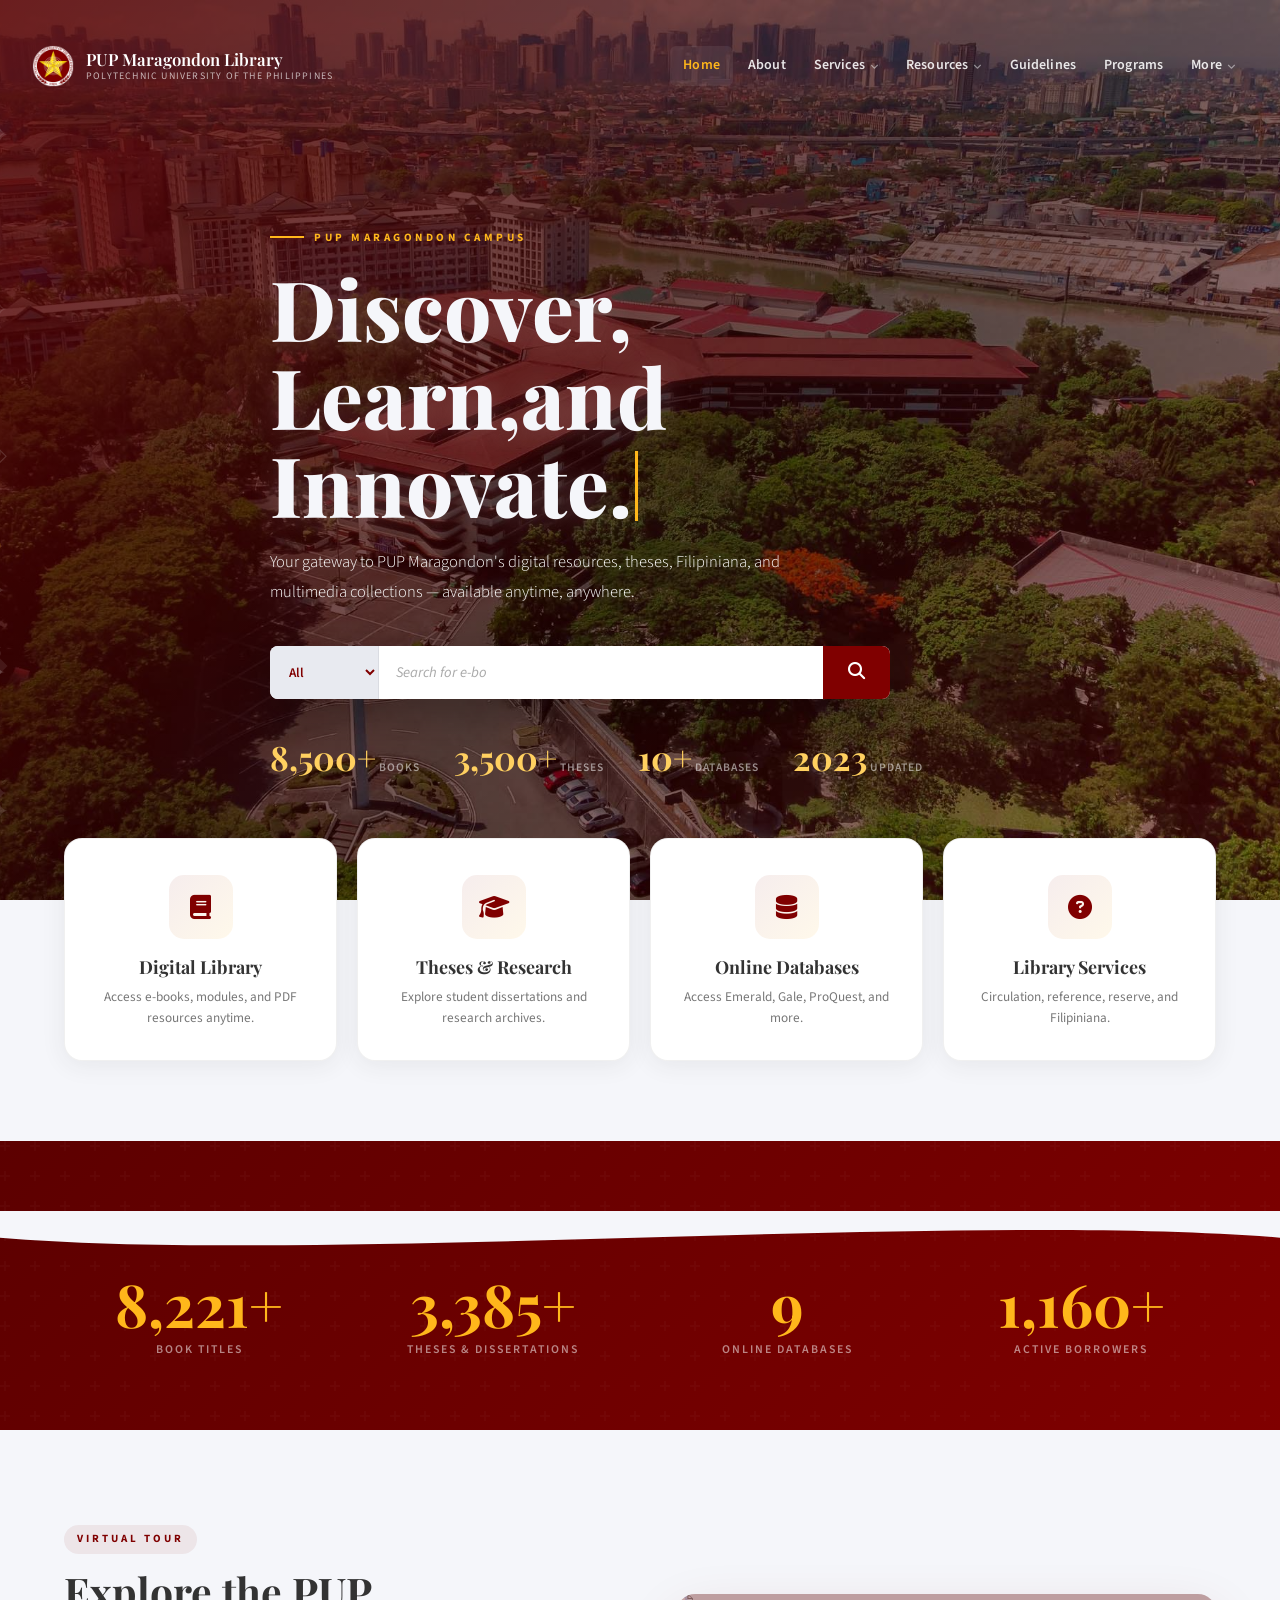
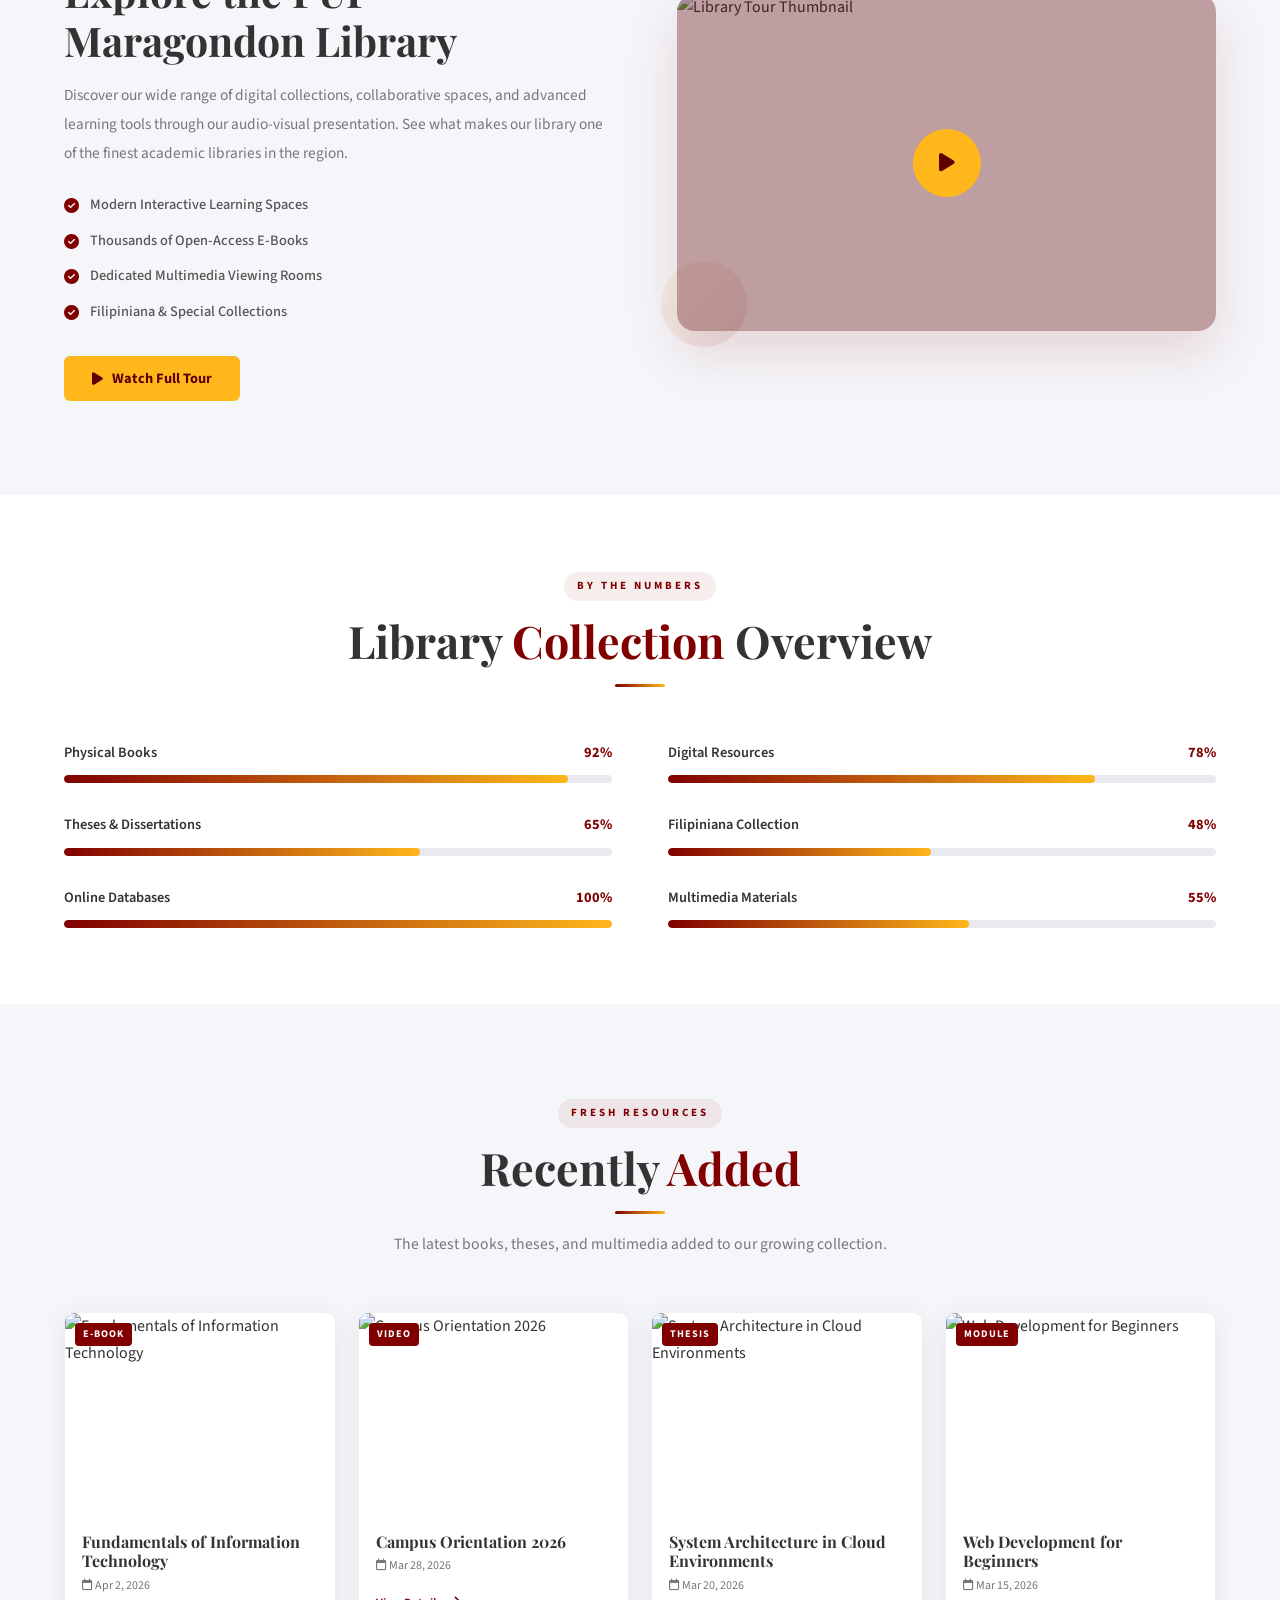
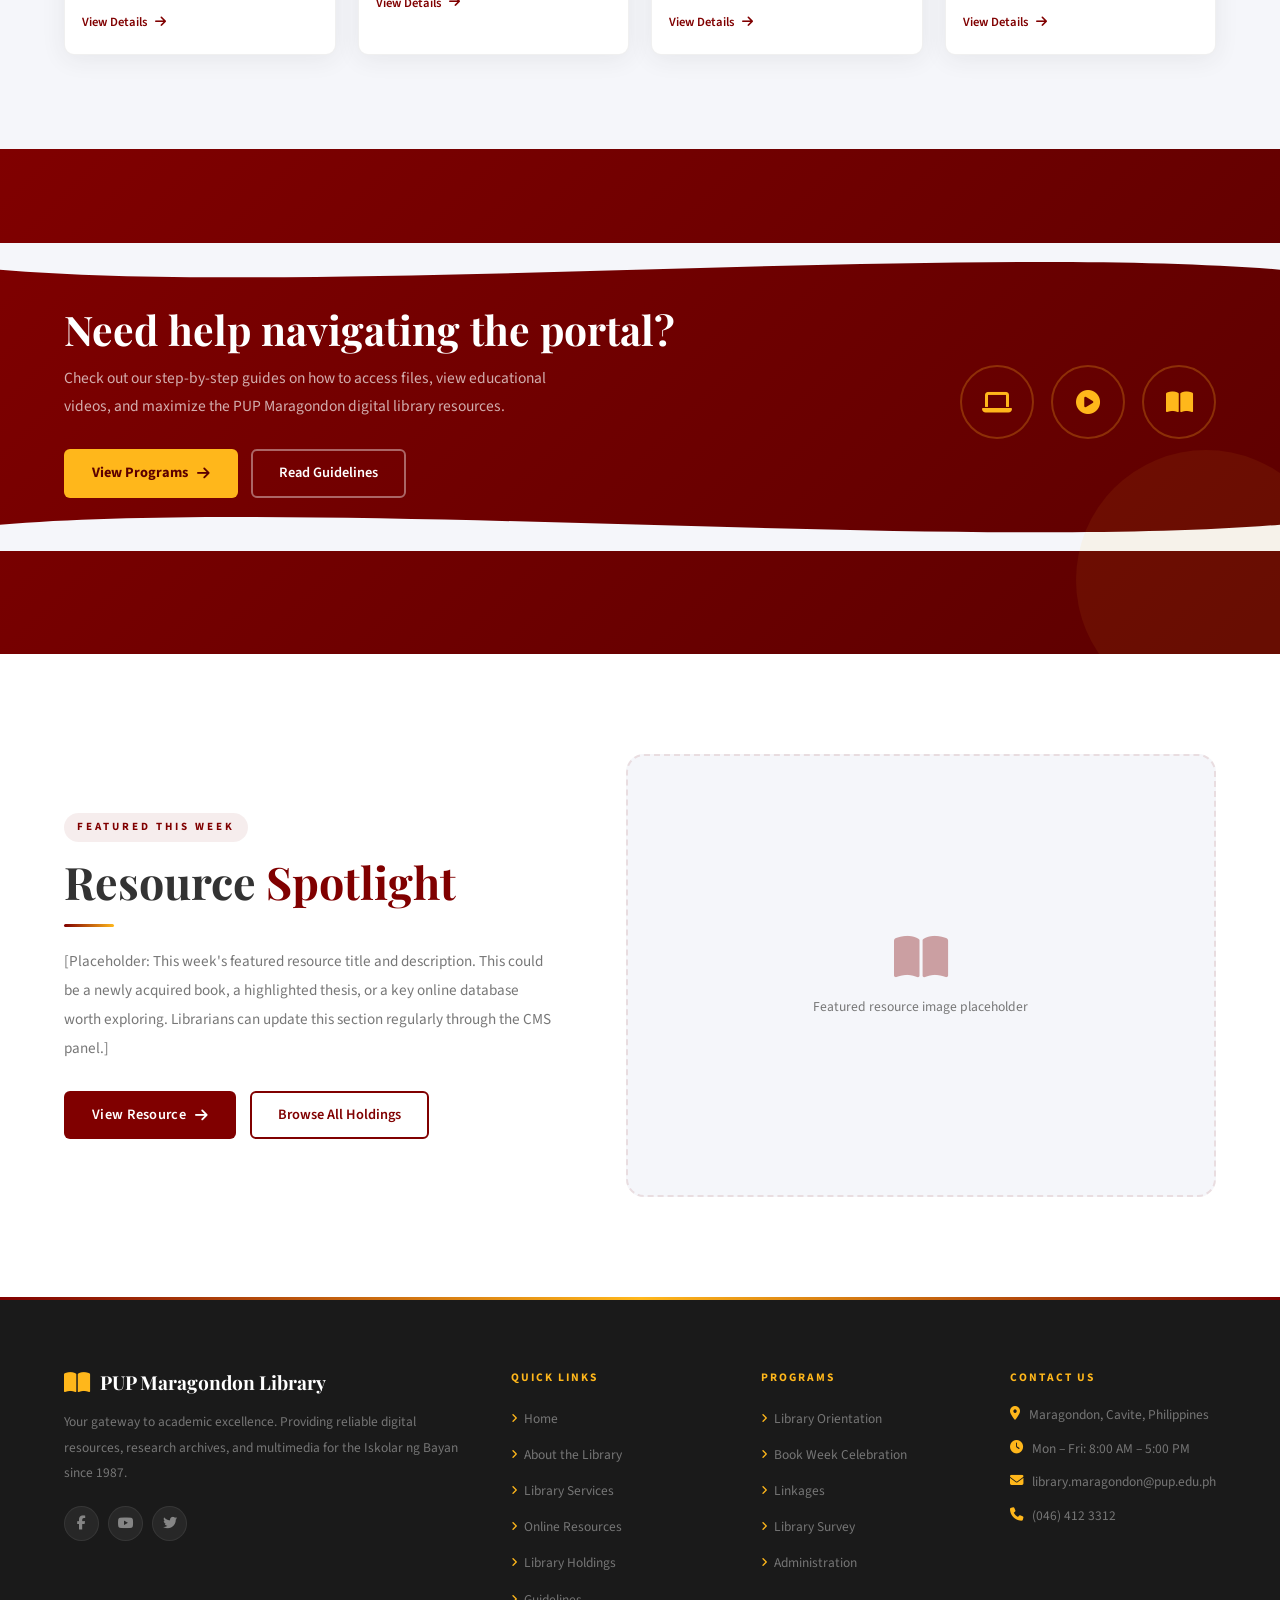
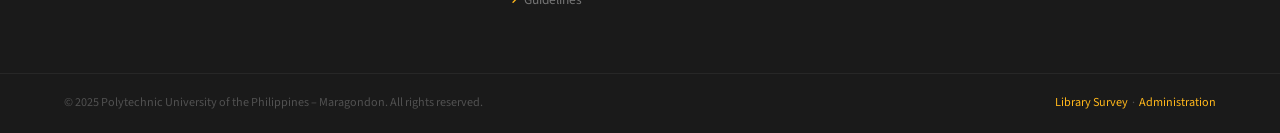
==== index.html @ 285621a6 "Add files via upload" ====
<!DOCTYPE html>
<html lang="en">
<head>
  <meta charset="UTF-8">
  <meta name="viewport" content="width=device-width, initial-scale=1.0">
  <title>PUP Maragondon – Digital Library</title>
  <link rel="icon" type="image/png" href="assets/images/logo.png">
  <link rel="stylesheet" href="style.css">
  <link href="https://fonts.googleapis.com/css2?family=Cormorant+Garamond:ital,wght@0,400;0,600;0,700;1,400;1,600&family=DM+Sans:wght@300;400;500;600;700&display=swap" rel="stylesheet">
  <link rel="stylesheet" href="https://cdnjs.cloudflare.com/ajax/libs/font-awesome/6.5.0/css/all.min.css">
</head>
<body>

<!-- PAGE LOADER -->
<div class="page-transition" id="page-transition">
  <div class="loader-icon"><i class="fa-solid fa-book-open"></i></div>
  <p class="loader-text">Loading...</p>
</div>

<!-- MAIN HEADER -->
<header id="main-header">
  <div class="header-container">
    <a href="index.html" class="logo no-transition">
      <img src="assets/images/logo.png" alt="PUP Logo" class="logo-img">
      <div class="logo-text-wrap">
        <span>PUP Maragondon Library</span>
        <span class="logo-sub">Polytechnic University of the Philippines</span>
      </div>
    </a>
    <nav>
      <ul class="nav-links">
        <li><a href="index.html" class="active">Home</a></li>
        <li><a href="about.html" class="">About</a></li>
        <li class="has-dropdown">
          <a href="services.html" class="">Services</a>
          <ul class="dropdown-menu">
            <li><a href="services.html#circulation"><i class="fa-solid fa-rotate"></i> Circulation</a></li>
            <li><a href="services.html#reserve"><i class="fa-solid fa-bookmark"></i> Reserve</a></li>
            <li><a href="services.html#reference"><i class="fa-solid fa-magnifying-glass"></i> Reference</a></li>
            <li><a href="services.html#filipiniana"><i class="fa-solid fa-flag"></i> Filipiniana</a></li>
            <li><a href="services.html#periodical"><i class="fa-solid fa-newspaper"></i> Periodical</a></li>
          </ul>
        </li>
        <li class="has-dropdown">
          <a href="resources.html" class="">Resources</a>
          <ul class="dropdown-menu">
            <li><a href="resources.html"><i class="fa-solid fa-database"></i> Online Resources</a></li>
            <li><a href="holdings.html"><i class="fa-solid fa-books"></i> Library Holdings</a></li>
          </ul>
        </li>
        <li><a href="guidelines.html" class="">Guidelines</a></li>
        <li><a href="programs.html" class="">Programs</a></li>
        <li class="has-dropdown">
          <a href="#" class="">More</a>
          <ul class="dropdown-menu">
            <li><a href="linkages.html"><i class="fa-solid fa-link"></i> Linkages</a></li>
            <li><a href="survey.html"><i class="fa-solid fa-clipboard-list"></i> Library Survey</a></li>
            <li><a href="administration.html"><i class="fa-solid fa-users"></i> Administration</a></li>
          </ul>
        </li>
      </ul>
      <button class="hamburger" aria-label="Open Menu">
        <i class="fa-solid fa-bars"></i>
      </button>
    </nav>
  </div>
</header>

<!-- MOBILE DRAWER -->
<div class="mobile-drawer" id="mobile-drawer">
  <button class="drawer-close" aria-label="Close Menu"><i class="fa-solid fa-xmark"></i></button>
  <div style="display:flex;align-items:center;gap:10px;margin-bottom:28px;padding-bottom:20px;border-bottom:1px solid rgba(255,255,255,0.07);">
    <img src="assets/images/logo.png" alt="PUP Logo" style="height:34px;width:auto;">
    <div>
      <div style="color:#fff;font-family:'Playfair Display',serif;font-size:0.92rem;font-weight:600;line-height:1.2;">PUP Maragondon</div>
      <div style="color:rgba(255,255,255,0.42);font-size:0.62rem;letter-spacing:1px;text-transform:uppercase;">Digital Library</div>
    </div>
  </div>
  <nav class="drawer-nav">
    <a href="index.html" class="active"><span>Home</span></a>
    <a href="about.html" class=""><span>About</span></a>
    <a href="services.html" class=""><span>Services</span></a>
    <a href="resources.html" class=""><span>Online Resources</span></a>
    <a href="holdings.html" class=""><span>Library Holdings</span></a>
    <a href="guidelines.html" class=""><span>Guidelines</span></a>
    <a href="programs.html" class=""><span>Programs &amp; Events</span></a>
    <a href="linkages.html" class=""><span>Linkages</span></a>
    <a href="survey.html" class=""><span>Library Survey</span></a>
    <a href="administration.html" class=""><span>Administration</span></a>
  </nav>
</div>
<div class="drawer-overlay" id="drawer-overlay"></div>


<!-- ══════════════════════════════════════════════
     HERO
════════════════════════════════════════════════ -->
<section class="hero">
  <div class="hero-overlay"></div>
  <div class="hero-bg-text">Library</div>

  <div class="container hero-content">
    <div class="hero-eyebrow stagger-1">
      <span>PUP Maragondon Campus</span>
    </div>
    <h1 class="stagger-2">Discover, <em>Learn,</em><br>and Innovate.</h1>
    <!-- CONTENT UPDATED FROM PDF PAGE 1 -->
    <p class="hero-sub stagger-3">Your gateway to PUP Maragondon's digital resources, theses, Filipiniana, and multimedia collections — available anytime, anywhere.</p>

    <div class="hero-search stagger-4">
      <form action="#" method="GET" style="display:contents;">
        <select name="category" class="search-cat">
          <option value="all">All</option>
          <option value="books">Books</option>
          <option value="theses">Theses</option>
          <option value="videos">Videos</option>
          <option value="filipiniana">Filipiniana</option>
        </select>
        <input type="text" id="search-input" name="query" placeholder="" required>
        <button type="submit" class="btn-search-hero"><i class="fa-solid fa-magnifying-glass"></i></button>
      </form>
    </div>

    <div class="hero-stats stagger-4">
      <!-- STATS VALUES ARE ILLUSTRATIVE AS EXACT NUMBERS AREN'T IN PDF -->
      <div class="hero-stat">
        <span class="num">8,500+</span>
        <span class="lbl">Books</span>
      </div>
      <div class="hero-stat">
        <span class="num">3,500+</span>
        <span class="lbl">Theses</span>
      </div>
      <div class="hero-stat">
        <span class="num">10+</span>
        <span class="lbl">Databases</span>
      </div>
      <div class="hero-stat">
        <span class="num">2023</span>
        <span class="lbl">Updated</span>
      </div>
    </div>
  </div>

  <!--<div class="scroll-down">
    <span>Scroll</span>
    <i class="fa-solid fa-chevron-down"></i>
  </div>-->
</section>

<!-- ══════════════════════════════════════════════
     QUICK ACCESS CARDS
════════════════════════════════════════════════ -->
<section class="quick-access reveal">
  <div class="container">
    <div class="quick-grid">
      <div class="q-card" onclick="location.href='holdings.html'">
        <div class="q-card-icon"><i class="fa-solid fa-book"></i></div>
        <h3>Digital Library</h3>
        <p>Access e-books, modules, and PDF resources anytime.</p>
      </div>
      <div class="q-card" onclick="location.href='holdings.html#theses'">
        <div class="q-card-icon"><i class="fa-solid fa-graduation-cap"></i></div>
        <h3>Theses & Research</h3>
        <p>Explore student dissertations and research archives.</p>
      </div>
      <div class="q-card" onclick="location.href='resources.html'">
        <div class="q-card-icon"><i class="fa-solid fa-database"></i></div>
        <h3>Online Databases</h3>
        <p>Access Emerald, Gale, ProQuest, and more.</p>
      </div>
      <div class="q-card" onclick="location.href='services.html'">
        <div class="q-card-icon"><i class="fa-solid fa-circle-question"></i></div>
        <h3>Library Services</h3>
        <p>Circulation, reference, reserve, and Filipiniana.</p>
      </div>
    </div>
  </div>
</section>

<!-- ══════════════════════════════════════════════
     STATS COUNTER SECTION
════════════════════════════════════════════════ -->
<section class="stats-section reveal">
  <div class="container">
    <div class="stats-grid">
      <div class="stat-item">
        <span class="stat-num" data-target="8500" data-suffix="+">0</span>
        <span class="stat-label">Book Titles</span>
      </div>
      <div class="stat-item">
        <span class="stat-num" data-target="3500" data-suffix="+">0</span>
        <span class="stat-label">Theses & Dissertations</span>
      </div>
      <div class="stat-item">
        <span class="stat-num" data-target="10" data-suffix="">0</span>
        <span class="stat-label">Online Databases</span>
      </div>
      <div class="stat-item">
        <span class="stat-num" data-target="1200" data-suffix="+">0</span>
        <span class="stat-label">Active Borrowers</span>
      </div>
    </div>
  </div>
</section>

<!-- ══════════════════════════════════════════════
     AVP / LIBRARY TOUR SECTION
════════════════════════════════════════════════ -->
<section class="avp-section">
  <div class="container">
    <div class="avp-inner">
      <div class="avp-text reveal-left">
        <span class="section-label">Virtual Tour</span>
        <h2>Explore the PUP Maragondon Library</h2>
        <p>Discover our wide range of digital collections, collaborative spaces, and advanced learning tools through our audio-visual presentation. See what makes our library one of the finest academic libraries in the region.</p>
        <ul class="avp-features">
          <li><i class="fa-solid fa-circle-check"></i> Modern Interactive Learning Spaces</li>
          <li><i class="fa-solid fa-circle-check"></i> Thousands of Open-Access E-Books</li>
          <li><i class="fa-solid fa-circle-check"></i> Dedicated Multimedia Viewing Rooms</li>
          <li><i class="fa-solid fa-circle-check"></i> Filipiniana & Special Collections</li>
        </ul>
        <button class="btn-gold" id="btn-watch-avp"><i class="fa-solid fa-play"></i> Watch Full Tour</button>
      </div>
      <div class="avp-visual reveal-right">
        <div class="avp-thumbnail" id="play-avp-thumb">
          <img src="https://images.unsplash.com/photo-1568667256549-094345857637?auto=format&fit=crop&w=800&q=80" alt="Library Tour Thumbnail">
          <div class="avp-play-overlay">
            <div class="play-ring"><i class="fa-solid fa-play"></i></div>
          </div>
        </div>
        <div class="avp-deco"></div>
      </div>
    </div>
  </div>
</section>

<!-- VIDEO MODAL -->
<div class="video-modal" id="video-modal">
  <div class="modal-content">
    <span class="close-modal" id="close-modal"><i class="fa-solid fa-xmark"></i></span>
    <div class="iframe-container">
      <iframe id="avp-iframe" src="" title="PUP Maragondon Library Tour" frameborder="0" allowfullscreen></iframe>
    </div>
  </div>
</div>

<!-- ══════════════════════════════════════════════
     NEW ARRIVALS
════════════════════════════════════════════════ -->
<section class="new-arrivals reveal">
  <div class="container">
    <div class="section-header">
      <span class="section-label">Fresh Resources</span>
      <h2 class="section-title">Recently <span>Added</span></h2>
      <div class="section-divider"></div>
      <p class="section-sub" style="margin:16px auto 0;">The latest books, theses, and multimedia added to our growing collection.</p>
    </div>
    <div class="arrivals-grid" id="arrivals-container">
            <!-- Static arrival cards -->
      <div class="arrival-card">
        <div class="arrival-img"><div style="background:var(--parchment);height:160px;border-radius:var(--radius);display:flex;align-items:center;justify-content:center;"><i class="fa-solid fa-book" style="font-size:2.5rem;color:var(--maroon);opacity:0.3;"></i></div></div>
        <div class="arrival-body">
          <p style="font-size:0.85rem;font-weight:600;color:var(--ink);">New Arrival Title 1</p>
          <span style="font-size:0.78rem;color:var(--ink-light);">Author / Subject Area</span>
          <a href="holdings.html" class="btn-outline" style="margin-top:14px;font-size:0.8rem;padding:8px 18px;display:inline-flex;">View Holdings</a>
        </div>
      </div>
      <div class="arrival-card">
        <div class="arrival-img"><div style="background:var(--parchment);height:160px;border-radius:var(--radius);display:flex;align-items:center;justify-content:center;"><i class="fa-solid fa-graduation-cap" style="font-size:2.5rem;color:var(--maroon);opacity:0.3;"></i></div></div>
        <div class="arrival-body">
          <p style="font-size:0.85rem;font-weight:600;color:var(--ink);">New Arrival Title 2</p>
          <span style="font-size:0.78rem;color:var(--ink-light);">Author / Subject Area</span>
          <a href="holdings.html" class="btn-outline" style="margin-top:14px;font-size:0.8rem;padding:8px 18px;display:inline-flex;">View Holdings</a>
        </div>
      </div>
      <div class="arrival-card">
        <div class="arrival-img"><div style="background:var(--parchment);height:160px;border-radius:var(--radius);display:flex;align-items:center;justify-content:center;"><i class="fa-solid fa-database" style="font-size:2.5rem;color:var(--maroon);opacity:0.3;"></i></div></div>
        <div class="arrival-body">
          <p style="font-size:0.85rem;font-weight:600;color:var(--ink);">New Arrival Title 3</p>
          <span style="font-size:0.78rem;color:var(--ink-light);">Author / Subject Area</span>
          <a href="holdings.html" class="btn-outline" style="margin-top:14px;font-size:0.8rem;padding:8px 18px;display:inline-flex;">View Holdings</a>
        </div>
      </div>
      <div class="arrival-card">
        <div class="arrival-img"><div style="background:var(--parchment);height:160px;border-radius:var(--radius);display:flex;align-items:center;justify-content:center;"><i class="fa-solid fa-flag" style="font-size:2.5rem;color:var(--maroon);opacity:0.3;"></i></div></div>
        <div class="arrival-body">
          <p style="font-size:0.85rem;font-weight:600;color:var(--ink);">New Arrival Title 4</p>
          <span style="font-size:0.78rem;color:var(--ink-light);">Author / Subject Area</span>
          <a href="holdings.html" class="btn-outline" style="margin-top:14px;font-size:0.8rem;padding:8px 18px;display:inline-flex;">View Holdings</a>
        </div>
      </div>
    </div>
  </section>

<!-- ══════════════════════════════════════════════
     TUTORIAL CTA
════════════════════════════════════════════════ -->
<section class="tutorial-cta reveal">
  <div class="container">
    <div class="cta-inner">
      <div class="cta-text">
        <h2>Need help navigating the portal?</h2>
        <p>Check out our step-by-step guides on how to access files, view educational videos, and maximize the PUP Maragondon digital library resources.</p>
        <div class="cta-buttons">
          <a href="programs.html" class="btn-gold"><span>View Programs</span> <i class="fa-solid fa-arrow-right"></i></a>
          <a href="guidelines.html" class="btn-outline" style="border-color:rgba(255,255,255,0.4);color:#fff;">Read Guidelines</a>
        </div>
      </div>
      <div class="cta-icons">
        <div class="cta-icon-ring"><i class="fa-solid fa-laptop"></i></div>
        <div class="cta-icon-ring"><i class="fa-solid fa-circle-play"></i></div>
        <div class="cta-icon-ring"><i class="fa-solid fa-book-open"></i></div>
      </div>
    </div>
  </div>
</section>

<!-- ══════════════════════════════════════════════
     FEATURED RESOURCE OF THE WEEK
════════════════════════════════════════════════ -->
<section style="padding:100px 0;background:var(--white);">
  <div class="container reveal">
    <div style="display:grid;grid-template-columns:1fr 1.2fr;gap:70px;align-items:center;">
      <div>
        <span class="section-label">Featured This Week</span>
        <h2 class="section-title" style="text-align:left;">Resource <span>Spotlight</span></h2>
        <div class="section-divider left"></div>
        <p style="margin-top:20px;color:var(--ink-light);line-height:1.9;font-size:0.95rem;">
          [Placeholder: This week's featured resource title and description. This could be a newly acquired book, a highlighted thesis, or a key online database worth exploring. Librarians can update this section regularly through the CMS panel.]
        </p>
        <div style="margin-top:28px;display:flex;gap:14px;flex-wrap:wrap;">
          <a href="#" class="btn-primary"><span>View Resource</span> <i class="fa-solid fa-arrow-right"></i></a>
          <a href="holdings.html" class="btn-outline">Browse All Holdings</a>
        </div>
      </div>
      <div style="background:var(--parchment);border-radius:var(--radius-lg);aspect-ratio:4/3;display:flex;flex-direction:column;align-items:center;justify-content:center;gap:14px;color:var(--maroon);border:2px dashed var(--border);">
        <i class="fa-solid fa-book-open" style="font-size:3rem;opacity:0.35;"></i>
        <span style="font-size:0.85rem;color:var(--ink-light);">Featured resource image placeholder</span>
      </div>
    </div>
  </div>
</section>

<footer>
  <div class="container">
    <div class="footer-grid">
      <div class="footer-col brand-col">
        <div class="footer-logo">
          <i class="fa-solid fa-book-open"></i>
          <h3>PUP Maragondon Library</h3>
        </div>
        <p>Your gateway to academic excellence. Providing reliable digital resources, research archives, and multimedia for the Iskolar ng Bayan since 1987.</p>
        <div class="social-icons">
          <a href="#" aria-label="Facebook"><i class="fa-brands fa-facebook-f"></i></a>
          <a href="#" aria-label="YouTube"><i class="fa-brands fa-youtube"></i></a>
          <a href="#" aria-label="Twitter"><i class="fa-brands fa-twitter"></i></a>
        </div>
      </div>
      <div class="footer-col">
        <h4>Quick Links</h4>
        <ul>
          <li><a href="index.html"><i class="fa-solid fa-angle-right"></i> Home</a></li>
          <li><a href="about.html"><i class="fa-solid fa-angle-right"></i> About the Library</a></li>
          <li><a href="services.html"><i class="fa-solid fa-angle-right"></i> Library Services</a></li>
          <li><a href="resources.html"><i class="fa-solid fa-angle-right"></i> Online Resources</a></li>
          <li><a href="holdings.html"><i class="fa-solid fa-angle-right"></i> Library Holdings</a></li>
          <li><a href="guidelines.html"><i class="fa-solid fa-angle-right"></i> Guidelines</a></li>
        </ul>
      </div>
      <div class="footer-col">
        <h4>Programs</h4>
        <ul>
          <li><a href="programs.html"><i class="fa-solid fa-angle-right"></i> Library Orientation</a></li>
          <li><a href="programs.html"><i class="fa-solid fa-angle-right"></i> Book Week Celebration</a></li>
          <li><a href="linkages.html"><i class="fa-solid fa-angle-right"></i> Linkages</a></li>
          <li><a href="survey.html"><i class="fa-solid fa-angle-right"></i> Library Survey</a></li>
          <li><a href="administration.html"><i class="fa-solid fa-angle-right"></i> Administration</a></li>
        </ul>
      </div>
      <div class="footer-col">
        <h4>Contact Us</h4>
        <ul class="contact-list">
          <li><i class="fa-solid fa-location-dot"></i> <span>Maragondon, Cavite, Philippines</span></li>
          <li><i class="fa-solid fa-clock"></i> <span>Mon – Fri: 8:00 AM – 5:00 PM</span></li>
          <li><i class="fa-solid fa-envelope"></i> <span>library.maragondon@pup.edu.ph</span></li>
          <li><i class="fa-solid fa-phone"></i> <span>(046) 412 3312</span></li>
        </ul>
      </div>
    </div>
  </div>
  <div class="footer-bottom">
    <div class="container" style="display:flex;justify-content:space-between;align-items:center;flex-wrap:wrap;gap:8px;">
      <p>&copy; 2025 Polytechnic University of the Philippines – Maragondon. All rights reserved.</p>
      <p><a href="survey.html">Library Survey</a> &nbsp;·&nbsp; <a href="administration.html">Administration</a></p>
    </div>
  </div>
</footer>
<button id="back-to-top" title="Back to top"><i class="fa-solid fa-arrow-up"></i></button>

<script src="script.js"></script>
</body>
</html>
---- style.css ----
/* ==========================================================================
   PUP MARAGONDON DIGITAL LIBRARY - MASTER STYLESHEET
   Aesthetic: Professional Academic · Modern Motion · Clean University
   Fonts: Playfair Display (headings) + Source Sans 3 (body)
   Colors: Maroon #800000 · Gold #ffb71b · Light Grey #f5f6fa · Text #333333
   ========================================================================== */

@import url("https://fonts.googleapis.com/css2?family=Playfair+Display:ital,wght@0,400;0,600;0,700;0,800;1,400;1,600&family=Source+Sans+3:wght@300;400;500;600;700&display=swap");

:root {
  --maroon: #800000;
  --maroon-deep: #5c0000;
  --maroon-light: #a01010;
  --gold: #ffb71b;
  --gold-light: #ffd060;
  --gold-dark: #d99500;
  --light-grey: #f5f6fa;
  --text-dark: #333333;
  --white: #ffffff;
  --ink: #333333;
  --ink-mid: #555555;
  --ink-light: #777777;
  --parchment: #f5f6fa;
  --parchment-dark: #e8eaf0;
  --border: rgba(128, 0, 0, 0.1);
  --border-light: rgba(0, 0, 0, 0.06);
  --shadow-warm: 0 8px 40px rgba(128, 0, 0, 0.12);
  --shadow-card: 0 4px 24px rgba(51, 51, 51, 0.08);
  --shadow-gold: 0 6px 24px rgba(255, 183, 27, 0.35);
  --radius: 10px;
  --radius-lg: 18px;
  --transition: all 0.35s cubic-bezier(0.4, 0, 0.2, 1);
}

/* ── RESET ── */
*,
*::before,
*::after {
  margin: 0;
  padding: 0;
  box-sizing: border-box;
}
html {
  scroll-behavior: smooth;
}
body {
  font-family: "Source Sans 3", sans-serif;
  background: var(--light-grey);
  color: var(--text-dark);
  line-height: 1.7;
  overflow-x: hidden;
}
h1,
h2,
h3,
h4 {
  font-family: "Playfair Display", serif;
  line-height: 1.2;
  color: var(--text-dark);
}
a {
  text-decoration: none;
  color: inherit;
}
img {
  max-width: 100%;
  display: block;
}
ul {
  list-style: none;
}
.container {
  width: 90%;
  max-width: 1200px;
  margin: auto;
}

/* ── READING PROGRESS BAR ── */
.reading-progress {
  position: fixed;
  top: 0;
  left: 0;
  height: 3px;
  background: linear-gradient(90deg, var(--maroon), var(--gold));
  z-index: 99999;
  width: 0%;
  transition: width 0.1s linear;
}

/* ── SCROLLBAR ── */
::-webkit-scrollbar {
  width: 8px;
}
::-webkit-scrollbar-track {
  background: var(--parchment-dark);
}
::-webkit-scrollbar-thumb {
  background: var(--maroon);
  border-radius: 4px;
  border: 2px solid var(--parchment-dark);
}
::-webkit-scrollbar-thumb:hover {
  background: var(--gold-dark);
}

/* ── PAGE LOADER ── */
.page-transition {
  position: fixed;
  inset: 0;
  background: var(--maroon-deep);
  z-index: 99998;
  display: flex;
  flex-direction: column;
  justify-content: center;
  align-items: center;
  gap: 24px;
  transition:
    opacity 0.6s ease,
    visibility 0.6s ease;
}
.page-transition.fade-out {
  opacity: 0;
  visibility: hidden;
}
.loader-icon {
  font-size: 2.8rem;
  color: var(--gold);
  animation: loaderPulse 1.4s ease-in-out infinite;
}
.loader-text {
  font-family: "Source Sans 3", sans-serif;
  font-size: 0.72rem;
  color: rgba(255, 255, 255, 0.42);
  letter-spacing: 4px;
  text-transform: uppercase;
}
.loader-bar {
  width: 140px;
  height: 2px;
  background: rgba(255, 255, 255, 0.1);
  border-radius: 2px;
  overflow: hidden;
}
.loader-bar-fill {
  height: 100%;
  background: linear-gradient(90deg, var(--maroon-light), var(--gold));
  animation: loaderBar 1.8s ease-in-out infinite;
}
@keyframes loaderPulse {
  0%,
  100% {
    transform: scale(1);
    opacity: 1;
  }
  50% {
    transform: scale(1.15);
    opacity: 0.6;
  }
}
@keyframes loaderBar {
  0% {
    width: 0;
    margin-left: 0;
  }
  50% {
    width: 100%;
    margin-left: 0;
  }
  100% {
    width: 0;
    margin-left: 100%;
  }
}

/* ── TICKER ── */
.announce-bar {
  background: var(--maroon-deep);
  color: rgba(255, 255, 255, 0.72);
  padding: 7px 0;
  overflow: hidden;
  white-space: nowrap;
  font-size: 0.77rem;
  font-weight: 500;
  letter-spacing: 0.5px;
  position: fixed;
  top: 0;
  width: 100%;
  z-index: 1100;
}
.ticker-track {
  display: inline-block;
  animation: tickerScroll 40s linear infinite;
}
.ticker-track span {
  margin: 0 56px;
}
.ticker-track span i {
  margin-right: 7px;
  color: var(--gold);
}
@keyframes tickerScroll {
  from {
    transform: translateX(0);
  }
  to {
    transform: translateX(-50%);
  }
}

/* ════════════════════════════════════════
   NAVBAR — PROFESSIONAL REDESIGN
   ════════════════════════════════════════ */
header#main-header {
  position: fixed;
  top: 32px;
  width: 100%;
  z-index: 1000;
  padding: 0;
  transition: var(--transition);
}
header#main-header.sticky {
  top: 0;
  background: var(--white);
  box-shadow: 0 2px 20px rgba(128, 0, 0, 0.09);
}

.header-container {
  display: flex;
  justify-content: space-between;
  align-items: center;
  height: 68px;
  padding: 0 32px;
  max-width: 1280px;
  margin: 0 auto;
}

/* Logo */
.logo {
  display: flex;
  align-items: center;
  gap: 12px;
  color: var(--white);
  font-family: "Playfair Display", serif;
  font-size: 1.05rem;
  font-weight: 600;
  transition: color 0.3s;
  flex-shrink: 0;
}
.logo-img {
  height: 42px;
  width: auto;
  object-fit: contain;
}
.logo-text-wrap {
  display: flex;
  flex-direction: column;
  line-height: 1.25;
}
.logo-sub {
  font-family: "Source Sans 3", sans-serif;
  font-size: 0.62rem;
  font-weight: 400;
  letter-spacing: 1.2px;
  text-transform: uppercase;
  opacity: 0.68;
}
header.sticky .logo {
  color: var(--maroon);
}

/* Nav */
nav {
  display: flex;
  align-items: center;
}
.nav-links {
  display: flex;
  align-items: center;
  gap: 2px;
  list-style: none;
  margin: 0;
  padding: 0;
}
.nav-links li {
  position: relative;
}

.nav-links > li > a {
  display: flex;
  align-items: center;
  gap: 5px;
  padding: 8px 13px;
  color: rgba(255, 255, 255, 0.88);
  font-family: "Source Sans 3", sans-serif;
  font-size: 0.875rem;
  font-weight: 600;
  letter-spacing: 0.15px;
  border-radius: 6px;
  transition:
    color 0.25s,
    background 0.25s;
  white-space: nowrap;
}
.nav-links > li > a:hover,
.nav-links > li > a.active {
  color: var(--gold);
  background: rgba(255, 255, 255, 0.07);
}
header.sticky .nav-links > li > a {
  color: var(--ink-mid);
}
header.sticky .nav-links > li > a:hover,
header.sticky .nav-links > li > a.active {
  color: var(--maroon);
  background: rgba(128, 0, 0, 0.05);
}

/* Chevron */
.nav-links li.has-dropdown > a::after {
  content: "\f107";
  font-family: "Font Awesome 6 Free";
  font-weight: 900;
  font-size: 0.68em;
  opacity: 0.55;
  transition: transform 0.25s;
}
.nav-links li.has-dropdown:hover > a::after {
  transform: rotate(180deg);
}

/* Dropdown */
.dropdown-menu {
  display: none;
  position: absolute;
  top: calc(100% + 10px);
  left: 50%;
  transform: translateX(-50%);
  background: var(--white);
  border-radius: var(--radius);
  box-shadow: 0 12px 36px rgba(51, 51, 51, 0.13);
  min-width: 198px;
  padding: 7px 0;
  z-index: 500;
  border-top: 2px solid var(--maroon);
  animation: dropDown 0.2s ease forwards;
}
@keyframes dropDown {
  from {
    opacity: 0;
    transform: translateX(-50%) translateY(-6px);
  }
  to {
    opacity: 1;
    transform: translateX(-50%) translateY(0);
  }
}
.nav-links li.has-dropdown:hover .dropdown-menu {
  display: block;
}
.dropdown-menu li a {
  display: flex;
  align-items: center;
  gap: 7px;
  padding: 9px 19px;
  color: var(--ink-mid) !important;
  font-size: 0.852rem;
  font-weight: 500;
  transition:
    background 0.2s,
    color 0.2s,
    padding-left 0.2s;
}
.dropdown-menu li a:hover {
  background: var(--light-grey);
  color: var(--maroon) !important;
  padding-left: 23px;
}
.dropdown-menu li a::after {
  display: none !important;
}

/* Admin login btn */
.btn-login {
  display: inline-flex !important;
  align-items: center;
  gap: 7px;
  background: var(--gold) !important;
  color: var(--maroon-deep) !important;
  padding: 8px 18px !important;
  border-radius: 6px !important;
  font-weight: 700 !important;
  font-size: 0.83rem !important;
  margin-left: 10px;
  transition: var(--transition) !important;
  border: none;
}
.btn-login::after {
  display: none !important;
}
.btn-login:hover {
  background: var(--gold-light) !important;
  transform: translateY(-2px) !important;
  box-shadow: var(--shadow-gold) !important;
}

/* Hamburger */
.hamburger {
  display: none;
  color: var(--white);
  font-size: 1.3rem;
  cursor: pointer;
  transition: color 0.3s;
  padding: 7px;
  background: none;
  border: none;
}
header.sticky .hamburger {
  color: var(--maroon);
}

/* ── GLOBAL SECTION ── */
.section-label {
  display: inline-block;
  font-family: "Source Sans 3", sans-serif;
  font-size: 0.69rem;
  font-weight: 700;
  letter-spacing: 3px;
  text-transform: uppercase;
  color: var(--maroon);
  background: rgba(128, 0, 0, 0.07);
  padding: 5px 13px;
  border-radius: 28px;
  margin-bottom: 13px;
}
.section-title {
  font-family: "Playfair Display", serif;
  font-size: clamp(1.9rem, 3.5vw, 2.8rem);
  color: var(--text-dark);
  margin-bottom: 13px;
  font-weight: 700;
}
.section-title span {
  color: var(--maroon);
}
.section-sub {
  font-size: 0.98rem;
  color: var(--ink-light);
  max-width: 560px;
  line-height: 1.8;
}
.section-header {
  text-align: center;
  margin-bottom: 54px;
}
.section-header .section-sub {
  margin: 0 auto;
}
.section-divider {
  width: 50px;
  height: 3px;
  background: linear-gradient(90deg, var(--maroon), var(--gold));
  margin: 16px auto 0;
  border-radius: 2px;
}
.section-divider.left {
  margin-left: 0;
}

/* ── REVEAL ANIMATIONS ── */
.reveal {
  opacity: 0;
  transform: translateY(40px);
  transition:
    opacity 0.75s cubic-bezier(0.4, 0, 0.2, 1),
    transform 0.75s cubic-bezier(0.4, 0, 0.2, 1);
}
.reveal.active {
  opacity: 1;
  transform: translateY(0);
}
.reveal-left {
  opacity: 0;
  transform: translateX(-50px);
  transition:
    opacity 0.75s ease,
    transform 0.75s ease;
}
.reveal-right {
  opacity: 0;
  transform: translateX(50px);
  transition:
    opacity 0.75s ease,
    transform 0.75s ease;
}
.reveal-left.active,
.reveal-right.active {
  opacity: 1;
  transform: translateX(0);
}

/* Hero stagger */
.stagger-1 {
  animation: fadeUp 0.8s 0.2s forwards;
  opacity: 0;
  transform: translateY(28px);
}
.stagger-2 {
  animation: fadeUp 0.8s 0.42s forwards;
  opacity: 0;
  transform: translateY(28px);
}
.stagger-3 {
  animation: fadeUp 0.8s 0.64s forwards;
  opacity: 0;
  transform: translateY(28px);
}
.stagger-4 {
  animation: fadeUp 0.8s 0.86s forwards;
  opacity: 0;
  transform: translateY(28px);
}
@keyframes fadeUp {
  to {
    opacity: 1;
    transform: translateY(0);
  }
}

/* Staggered cards */
.stagger-card:nth-child(1) {
  transition-delay: 0.05s;
}
.stagger-card:nth-child(2) {
  transition-delay: 0.15s;
}
.stagger-card:nth-child(3) {
  transition-delay: 0.25s;
}
.stagger-card:nth-child(4) {
  transition-delay: 0.35s;
}
.stagger-card:nth-child(5) {
  transition-delay: 0.45s;
}
.stagger-card:nth-child(6) {
  transition-delay: 0.55s;
}

/* ── BUTTONS ── */
.btn-primary {
  display: inline-flex;
  align-items: center;
  gap: 9px;
  background: var(--maroon);
  color: var(--white);
  padding: 12px 28px;
  border-radius: 6px;
  font-family: "Source Sans 3", sans-serif;
  font-size: 0.9rem;
  font-weight: 600;
  letter-spacing: 0.3px;
  border: none;
  cursor: pointer;
  transition: var(--transition);
  position: relative;
  overflow: hidden;
}
.btn-primary::before {
  content: "";
  position: absolute;
  inset: 0;
  background: var(--maroon-deep);
  transform: scaleX(0);
  transform-origin: right;
  transition: transform 0.35s ease;
  z-index: 0;
}
.btn-primary:hover::before {
  transform: scaleX(1);
  transform-origin: left;
}
.btn-primary span,
.btn-primary i {
  position: relative;
  z-index: 1;
}
.btn-primary:hover {
  transform: translateY(-2px);
  box-shadow: var(--shadow-warm);
}
.btn-gold {
  display: inline-flex;
  align-items: center;
  gap: 9px;
  background: var(--gold);
  color: var(--maroon-deep);
  padding: 12px 28px;
  border-radius: 6px;
  font-family: "Source Sans 3", sans-serif;
  font-size: 0.9rem;
  font-weight: 700;
  border: none;
  cursor: pointer;
  transition: var(--transition);
}
.btn-gold:hover {
  background: var(--gold-light);
  transform: translateY(-2px);
  box-shadow: var(--shadow-gold);
}
.btn-outline {
  display: inline-flex;
  align-items: center;
  gap: 8px;
  border: 2px solid var(--maroon);
  color: var(--maroon);
  background: transparent;
  padding: 10px 26px;
  border-radius: 6px;
  font-family: "Source Sans 3", sans-serif;
  font-size: 0.9rem;
  font-weight: 600;
  cursor: pointer;
  transition: var(--transition);
}
.btn-outline:hover {
  background: var(--maroon);
  color: var(--white);
}
.btn-ghost {
  display: inline-flex;
  align-items: center;
  gap: 8px;
  color: var(--maroon);
  background: transparent;
  border: none;
  font-family: "Source Sans 3", sans-serif;
  font-size: 0.88rem;
  font-weight: 600;
  cursor: pointer;
  transition: var(--transition);
  padding: 6px 0;
  position: relative;
}
.btn-ghost::after {
  content: "";
  position: absolute;
  bottom: 0;
  left: 0;
  width: 100%;
  height: 2px;
  background: var(--gold);
  transform: scaleX(0);
  transition: transform 0.3s ease;
}
.btn-ghost:hover::after {
  transform: scaleX(1);
}

/* ════════════════════════════════════════
   MARQUEE DIVIDER
   ════════════════════════════════════════ */
.marquee-divider {
  background: var(--maroon);
  padding: 15px 0;
  overflow: hidden;
  white-space: nowrap;
  position: relative;
}
.marquee-divider::before,
.marquee-divider::after {
  content: "";
  position: absolute;
  top: 0;
  bottom: 0;
  width: 70px;
  z-index: 2;
}
.marquee-divider::before {
  left: 0;
  background: linear-gradient(90deg, var(--maroon), transparent);
}
.marquee-divider::after {
  right: 0;
  background: linear-gradient(-90deg, var(--maroon), transparent);
}
.marquee-track {
  display: inline-block;
  animation: marqueeScroll 20s linear infinite;
}
.marquee-track span {
  font-family: "Playfair Display", serif;
  font-size: 0.82rem;
  font-weight: 600;
  letter-spacing: 2.5px;
  text-transform: uppercase;
  color: rgba(255, 255, 255, 0.65);
  margin: 0 24px;
}
.marquee-track span.dot {
  color: var(--gold);
  font-size: 1rem;
  margin: 0 8px;
}
@keyframes marqueeScroll {
  from {
    transform: translateX(0);
  }
  to {
    transform: translateX(-50%);
  }
}

/* ════════════════════════════════════════
   HERO
   ════════════════════════════════════════ */
.hero {
  height: 100vh;
  min-height: 680px;
  background: url("assets/images/background.jpg") center/cover no-repeat;
  position: relative;
  display: flex;
  align-items: center;
  padding-top: 100px;
  overflow: hidden;
}
.hero-overlay {
  position: absolute;
  inset: 0;
  background: linear-gradient(
    135deg,
    rgba(92, 0, 0, 0.88) 0%,
    rgba(40, 0, 0, 0.65) 55%,
    rgba(92, 0, 0, 0.48) 100%
  );
  z-index: 1;
}
.hero-noise {
  position: absolute;
  inset: 0;
  opacity: 0.3;
  z-index: 2;
  pointer-events: none;
  background-image: url("data:image/svg+xml,%3Csvg viewBox='0 0 200 200' xmlns='http://www.w3.org/2000/svg'%3E%3Cfilter id='n'%3E%3CfeTurbulence type='fractalNoise' baseFrequency='0.85' numOctaves='4' stitchTiles='stitch'/%3E%3C/filter%3E%3Crect width='100%25' height='100%25' filter='url(%23n)' opacity='0.06'/%3E%3C/svg%3E");
}
#particles-canvas {
  position: absolute;
  inset: 0;
  z-index: 3;
  pointer-events: none;
}
.cursor-spotlight {
  position: absolute;
  width: 360px;
  height: 360px;
  border-radius: 50%;
  background: radial-gradient(
    circle,
    rgba(255, 183, 27, 0.07) 0%,
    transparent 70%
  );
  pointer-events: none;
  transform: translate(-50%, -50%);
  z-index: 4;
  transition: opacity 0.3s ease;
}
.hero-bg-text {
  position: absolute;
  bottom: -24px;
  right: -8px;
  font-family: "Playfair Display", serif;
  font-size: clamp(100px, 18vw, 200px);
  font-weight: 800;
  color: rgba(255, 255, 255, 0.025);
  line-height: 1;
  pointer-events: none;
  user-select: none;
  z-index: 5;
}
.hero-content {
  position: relative;
  z-index: 10;
  color: var(--white);
  max-width: 740px;
}

.hero-eyebrow {
  display: inline-flex;
  align-items: center;
  gap: 10px;
  font-family: "Source Sans 3", sans-serif;
  font-size: 0.7rem;
  font-weight: 700;
  letter-spacing: 3.5px;
  text-transform: uppercase;
  color: var(--gold);
  margin-bottom: 17px;
}
.hero-eyebrow::before {
  content: "";
  display: inline-block;
  width: 34px;
  height: 2px;
  background: var(--gold);
}

.hero h1 {
  font-family: "Playfair Display", serif;
  font-size: clamp(2.8rem, 6.5vw, 5.2rem);
  font-weight: 800;
  line-height: 1.06;
  margin-bottom: 20px;
  text-shadow: 0 4px 28px rgba(223, 223, 223, 0.22);
  color: var(--parchment);
}
.hero h1 em {
  font-style: italic;
  color: var(--gold-light);
}
.typewriter-cursor {
  display: inline-block;
  width: 3px;
  background: var(--gold);
  margin-left: 3px;
  animation: blink 0.9s step-end infinite;
  vertical-align: baseline;
  height: 0.85em;
  position: relative;
  top: 0.04em;
}
@keyframes blink {
  0%,
  100% {
    opacity: 1;
  }
  50% {
    opacity: 0;
  }
}

.hero-sub {
  font-size: 1.03rem;
  font-weight: 300;
  opacity: 0.85;
  line-height: 1.8;
  max-width: 510px;
  margin-bottom: 38px;
}

/* Search bar */
.hero-search {
  display: flex;
  background: var(--white);
  border-radius: 8px;
  overflow: hidden;
  max-width: 620px;
  box-shadow: 0 16px 48px rgba(0, 0, 0, 0.3);
  transition: box-shadow 0.3s;
}
.hero-search:focus-within {
  box-shadow:
    0 16px 48px rgba(0, 0, 0, 0.3),
    0 0 0 3px rgba(255, 183, 27, 0.42);
}
.search-cat {
  border: none;
  padding: 0 15px;
  background: var(--parchment-dark);
  color: var(--maroon);
  font-weight: 600;
  font-family: "Source Sans 3", sans-serif;
  font-size: 0.83rem;
  outline: none;
  cursor: pointer;
  border-right: 1px solid var(--border-light);
}
.hero-search input {
  flex: 1;
  border: none;
  padding: 16px 17px;
  font-size: 0.92rem;
  font-family: "Source Sans 3", sans-serif;
  outline: none;
  color: var(--text-dark);
  background: var(--white);
}
.hero-search input::placeholder {
  color: #aaa;
  font-style: italic;
}
.btn-search-hero {
  background: var(--maroon);
  border: none;
  padding: 0 25px;
  color: var(--white);
  font-size: 1.05rem;
  cursor: pointer;
  transition: background 0.3s;
}
.btn-search-hero:hover {
  background: var(--maroon-deep);
}

/* Stats */
.hero-stats {
  display: flex;
  gap: 34px;
  margin-top: 42px;
}
.hero-stat {
  text-align: left;
}
.hero-stat .num {
  font-family: "Playfair Display", serif;
  font-size: 2.1rem;
  font-weight: 700;
  color: var(--gold-light);
  line-height: 1;
}
.hero-stat .lbl {
  font-size: 0.72rem;
  font-weight: 600;
  color: rgba(255, 255, 255, 0.52);
  letter-spacing: 1px;
  text-transform: uppercase;
}

/* Scroll indicator */
.scroll-down {
  position: absolute;
  bottom: 30px;
  left: 50%;
  transform: translateX(-50%);
  z-index: 10;
  display: flex;
  flex-direction: column;
  align-items: center;
  gap: 6px;
  color: rgba(255, 255, 255, 0.42);
  font-size: 0.64rem;
  letter-spacing: 2.5px;
  text-transform: uppercase;
}
.scroll-down i {
  animation: bounceDown 1.5s ease-in-out infinite;
  font-size: 0.88rem;
}
@keyframes bounceDown {
  0%,
  100% {
    transform: translateY(0);
  }
  50% {
    transform: translateY(7px);
  }
}

/* ── QUICK ACCESS (3D Tilt) ── */
.quick-access {
  padding: 0 0 80px;
  margin-top: -62px;
  position: relative;
  z-index: 20;
}
.quick-grid {
  display: grid;
  grid-template-columns: repeat(4, 1fr);
  gap: 20px;
}
.q-card {
  background: var(--white);
  border-radius: var(--radius-lg);
  padding: 36px 24px 32px;
  text-align: center;
  box-shadow: var(--shadow-card);
  border: 1px solid var(--border-light);
  cursor: pointer;
  position: relative;
  overflow: hidden;
  transform-style: preserve-3d;
  transition: box-shadow 0.3s ease;
  will-change: transform;
}
.q-card::before {
  content: "";
  position: absolute;
  bottom: 0;
  left: 0;
  right: 0;
  height: 3px;
  background: linear-gradient(90deg, var(--maroon), var(--gold));
  transform: scaleX(0);
  transform-origin: left;
  transition: transform 0.4s ease;
}
.q-card:hover {
  box-shadow: 0 20px 56px rgba(128, 0, 0, 0.16);
}
.q-card:hover::before {
  transform: scaleX(1);
}
.q-card-icon {
  width: 64px;
  height: 64px;
  border-radius: 15px;
  background: linear-gradient(
    135deg,
    rgba(128, 0, 0, 0.07),
    rgba(255, 183, 27, 0.09)
  );
  display: flex;
  align-items: center;
  justify-content: center;
  margin: 0 auto 17px;
  font-size: 1.52rem;
  color: var(--maroon);
  transition: var(--transition);
}
.q-card:hover .q-card-icon {
  background: var(--maroon);
  color: var(--gold);
}
.q-card h3 {
  font-size: 1.12rem;
  margin-bottom: 8px;
  color: var(--text-dark);
}
.q-card p {
  font-size: 0.83rem;
  color: var(--ink-light);
  line-height: 1.6;
}

/* ── STATS SECTION ── */
.stats-section {
  background: linear-gradient(
    135deg,
    var(--maroon-deep) 0%,
    var(--maroon) 100%
  );
  padding: 70px 0;
  position: relative;
  overflow: hidden;
}
.stats-section::before {
  content: "";
  position: absolute;
  inset: 0;
  background-image: url("data:image/svg+xml,%3Csvg width='60' height='60' viewBox='0 0 60 60' xmlns='http://www.w3.org/2000/svg'%3E%3Cg fill='%23ffffff' fill-opacity='0.025'%3E%3Cpath d='M36 34v-4h-2v4h-4v2h4v4h2v-4h4v-2h-4zm0-30V0h-2v4h-4v2h4v4h2V6h4V4h-4zM6 34v-4H4v4H0v2h4v4h2v-4h4v-2H6zM6 4V0H4v4H0v2h4v4h2V6h4V4H6z'/%3E%3C/g%3E%3C/svg%3E");
}
.stats-grid {
  display: grid;
  grid-template-columns: repeat(4, 1fr);
  gap: 24px;
  position: relative;
  z-index: 1;
}
.stat-item {
  text-align: center;
}
.stat-num {
  font-family: "Playfair Display", serif;
  font-size: clamp(2.5rem, 5vw, 3.7rem);
  font-weight: 700;
  color: var(--gold);
  line-height: 1;
  display: block;
}
.stat-label {
  font-size: 0.74rem;
  font-weight: 600;
  color: rgba(255, 255, 255, 0.52);
  letter-spacing: 2px;
  text-transform: uppercase;
  margin-top: 7px;
  display: block;
}

/* ── PROGRESS BARS SECTION ── */
.progress-stats {
  background: var(--white);
  padding: 76px 0;
}
.progress-grid {
  display: grid;
  grid-template-columns: 1fr 1fr;
  gap: 30px 56px;
}
.progress-header {
  display: flex;
  justify-content: space-between;
  align-items: center;
  margin-bottom: 10px;
}
.progress-label {
  font-size: 0.9rem;
  font-weight: 600;
  color: var(--text-dark);
}
.progress-value {
  font-size: 0.9rem;
  font-weight: 700;
  color: var(--maroon);
}
.progress-track {
  height: 8px;
  background: var(--parchment-dark);
  border-radius: 10px;
  overflow: hidden;
}
.progress-fill {
  height: 100%;
  background: linear-gradient(90deg, var(--maroon), var(--gold));
  border-radius: 10px;
  width: 0;
  transition: width 1.4s cubic-bezier(0.4, 0, 0.2, 1);
}
.progress-fill.animate {
  width: var(--target-width);
}

/* ── AVP ── */
.avp-section {
  padding: 94px 0;
  background: var(--light-grey);
}
.avp-inner {
  display: grid;
  grid-template-columns: 1fr 1fr;
  gap: 74px;
  align-items: center;
}
.avp-text h2 {
  font-size: clamp(1.85rem, 3.2vw, 2.6rem);
  margin-bottom: 16px;
}
.avp-text p {
  color: var(--ink-light);
  font-size: 0.96rem;
  line-height: 1.9;
  margin-bottom: 25px;
}
.avp-features {
  margin-bottom: 32px;
  display: flex;
  flex-direction: column;
  gap: 11px;
}
.avp-features li {
  display: flex;
  align-items: center;
  gap: 11px;
  font-size: 0.9rem;
  color: var(--ink-mid);
  font-weight: 500;
}
.avp-features li i {
  color: var(--maroon);
  font-size: 0.94rem;
}
.avp-visual {
  position: relative;
}
.avp-thumbnail {
  border-radius: var(--radius-lg);
  overflow: hidden;
  aspect-ratio: 16/10;
  cursor: pointer;
  box-shadow: 0 22px 56px rgba(128, 0, 0, 0.14);
  position: relative;
}
.avp-thumbnail img {
  width: 100%;
  height: 100%;
  object-fit: cover;
  transition: transform 0.6s ease;
}
.avp-thumbnail:hover img {
  transform: scale(1.04);
}
.avp-play-overlay {
  position: absolute;
  inset: 0;
  background: rgba(92, 0, 0, 0.36);
  display: flex;
  align-items: center;
  justify-content: center;
  transition: background 0.3s;
}
.avp-thumbnail:hover .avp-play-overlay {
  background: rgba(92, 0, 0, 0.54);
}
.play-ring {
  width: 68px;
  height: 68px;
  border-radius: 50%;
  background: var(--gold);
  display: flex;
  align-items: center;
  justify-content: center;
  font-size: 1.3rem;
  color: var(--maroon-deep);
  box-shadow: 0 0 0 0 rgba(255, 183, 27, 0.4);
  animation: playPulse 2s ease-out infinite;
}
@keyframes playPulse {
  0% {
    box-shadow: 0 0 0 0 rgba(255, 183, 27, 0.4);
  }
  70% {
    box-shadow: 0 0 0 18px rgba(255, 183, 27, 0);
  }
  100% {
    box-shadow: 0 0 0 0 rgba(255, 183, 27, 0);
  }
}
.avp-deco {
  position: absolute;
  bottom: -16px;
  left: -16px;
  width: 86px;
  height: 86px;
  border-radius: 50%;
  background: linear-gradient(135deg, var(--gold), var(--maroon));
  opacity: 0.09;
  z-index: -1;
}

/* VIDEO MODAL */
.video-modal {
  position: fixed;
  inset: 0;
  background: rgba(0, 0, 0, 0.92);
  z-index: 9000;
  display: flex;
  align-items: center;
  justify-content: center;
  opacity: 0;
  visibility: hidden;
  transition:
    opacity 0.4s,
    visibility 0.4s;
}
.video-modal.show {
  opacity: 1;
  visibility: visible;
}
.modal-content {
  width: 90%;
  max-width: 900px;
  position: relative;
}
.close-modal {
  position: absolute;
  top: -46px;
  right: 0;
  color: var(--white);
  font-size: 1.65rem;
  cursor: pointer;
  transition: color 0.3s;
  width: 37px;
  height: 37px;
  display: flex;
  align-items: center;
  justify-content: center;
  background: rgba(255, 255, 255, 0.1);
  border-radius: 50%;
  border: none;
}
.close-modal:hover {
  color: var(--gold);
  background: rgba(255, 255, 255, 0.18);
}
.iframe-container {
  position: relative;
  padding-bottom: 56.25%;
  height: 0;
  border-radius: var(--radius);
  overflow: hidden;
}
.iframe-container iframe {
  position: absolute;
  inset: 0;
  width: 100%;
  height: 100%;
}

/* ── NEW ARRIVALS ── */
.new-arrivals {
  padding: 94px 0;
  background: var(--light-grey);
}
.arrivals-grid {
  display: grid;
  grid-template-columns: repeat(4, 1fr);
  gap: 22px;
  margin-top: 54px;
}
.arrival-card {
  background: var(--white);
  border-radius: var(--radius);
  overflow: hidden;
  box-shadow: var(--shadow-card);
  transition: var(--transition);
  border: 1px solid var(--border-light);
}
.arrival-card:hover {
  transform: translateY(-6px);
  box-shadow: var(--shadow-warm);
}
.arrival-img {
  aspect-ratio: 4/3;
  overflow: hidden;
  position: relative;
}
.arrival-img img {
  width: 100%;
  height: 100%;
  object-fit: cover;
  transition: transform 0.5s ease;
}
.arrival-card:hover .arrival-img img {
  transform: scale(1.07);
}
.arrival-badge {
  position: absolute;
  top: 10px;
  left: 10px;
  background: var(--maroon);
  color: var(--white);
  font-size: 0.64rem;
  font-weight: 700;
  letter-spacing: 1px;
  text-transform: uppercase;
  padding: 3px 8px;
  border-radius: 4px;
}
.arrival-body {
  padding: 17px;
}
.arrival-body h4 {
  font-size: 1rem;
  margin-bottom: 5px;
  color: var(--text-dark);
}
.arrival-body .date {
  font-size: 0.75rem;
  color: var(--ink-light);
}
.arrival-body .btn-ghost {
  margin-top: 11px;
  font-size: 0.79rem;
}
.skeleton {
  background: linear-gradient(90deg, #e4e6ed 25%, #eef0f5 50%, #e4e6ed 75%);
  background-size: 200% 100%;
  animation: shimmer 1.5s infinite;
  border-radius: 6px;
}
.skeleton-img {
  aspect-ratio: 4/3;
  width: 100%;
}
.skeleton-line {
  height: 13px;
  margin-top: 10px;
}
.skeleton-line.short {
  width: 60%;
}
@keyframes shimmer {
  from {
    background-position: 200% 0;
  }
  to {
    background-position: -200% 0;
  }
}

/* ── CTA ── */
.tutorial-cta {
  padding: 94px 0;
  background: linear-gradient(
    135deg,
    var(--maroon) 0%,
    var(--maroon-deep) 100%
  );
  position: relative;
  overflow: hidden;
}
.tutorial-cta::after {
  content: "";
  position: absolute;
  bottom: -56px;
  right: -56px;
  width: 260px;
  height: 260px;
  border-radius: 50%;
  background: rgba(255, 183, 27, 0.07);
}
.cta-inner {
  display: grid;
  grid-template-columns: 1fr auto;
  gap: 56px;
  align-items: center;
  position: relative;
  z-index: 1;
}
.cta-text h2 {
  font-size: clamp(1.65rem, 3.2vw, 2.55rem);
  color: var(--white);
  margin-bottom: 11px;
}
.cta-text p {
  color: rgba(255, 255, 255, 0.68);
  font-size: 0.97rem;
  line-height: 1.8;
  max-width: 490px;
}
.cta-buttons {
  display: flex;
  gap: 13px;
  margin-top: 28px;
  flex-wrap: wrap;
}
.cta-icons {
  display: flex;
  gap: 17px;
}
.cta-icon-ring {
  width: 74px;
  height: 74px;
  border-radius: 50%;
  border: 2px solid rgba(255, 183, 27, 0.26);
  display: flex;
  align-items: center;
  justify-content: center;
  font-size: 1.5rem;
  color: var(--gold);
  transition: var(--transition);
}
.cta-icon-ring:hover {
  border-color: var(--gold);
  transform: scale(1.1);
  background: rgba(255, 183, 27, 0.09);
}

/* ── INNER HERO ── */
.inner-hero {
  min-height: 52vh;
  background: url("assets/images/background.jpg") center/cover no-repeat;
  background-attachment: fixed;
  position: relative;
  display: flex;
  align-items: flex-end;
  padding-bottom: 62px;
  padding-top: 148px;
}
.inner-hero .hero-overlay {
  background: linear-gradient(
    to bottom,
    rgba(92, 0, 0, 0.808) 0%,
    rgba(30, 0, 0, 0.74) 100%
  );
}
.inner-hero-content {
  position: relative;
  z-index: 10;
  color: var(--white);
}
.inner-hero-content h1 {
  font-family: "Playfair Display", serif;
  font-size: clamp(2.5rem, 5.5vw, 4.5rem);
  font-weight: 800;
  line-height: 1.05;
  margin-bottom: 11px;
  color: var(--parchment-dark);
}
.inner-hero-content p {
  font-size: 0.96rem;
  opacity: 0.75;
  max-width: 470px;
}
.breadcrumb {
  display: flex;
  align-items: center;
  gap: 7px;
  font-size: 0.76rem;
  color: rgba(255, 255, 255, 0.356);
  margin-bottom: 13px;
}
.breadcrumb a {
  color: var(--gold);
}
.breadcrumb i {
  font-size: 0.56rem;
}

/* ── ABOUT VGMO ── */
.vgmo-grid {
  display: grid;
  grid-template-columns: repeat(2, 1fr);
  gap: 24px;
  padding: 94px 0;
}
.vgmo-card {
  background: var(--white);
  border-radius: var(--radius-lg);
  padding: 42px 36px;
  border-left: 5px solid var(--maroon);
  box-shadow: var(--shadow-card);
  transition: var(--transition);
}
.vgmo-card:hover {
  transform: translateY(-6px);
  box-shadow: var(--shadow-warm);
}
.vgmo-card.full-width {
  grid-column: 1/-1;
  border-left-color: var(--gold-dark);
}
.vgmo-card-icon {
  font-size: 1.85rem;
  color: var(--maroon);
  margin-bottom: 15px;
}
.vgmo-card h3 {
  font-size: 1.52rem;
  color: var(--maroon);
  margin-bottom: 12px;
}
.vgmo-card p {
  color: var(--ink-light);
  font-size: 0.93rem;
  line-height: 1.9;
}
.vgmo-card ul {
  margin-top: 11px;
  display: flex;
  flex-direction: column;
  gap: 8px;
}
.vgmo-card ul li {
  display: flex;
  align-items: flex-start;
  gap: 10px;
  color: var(--ink-mid);
  font-size: 0.91rem;
}
.vgmo-card ul li::before {
  content: "▸";
  color: var(--gold-dark);
  font-size: 0.77rem;
  margin-top: 4px;
  flex-shrink: 0;
}

/* Hours widget */
.hours-widget {
  background: linear-gradient(135deg, var(--maroon), var(--maroon-deep));
  border-radius: var(--radius-lg);
  padding: 46px 36px;
  color: var(--white);
  text-align: center;
  margin-top: 54px;
}
.hours-widget h3 {
  font-size: 1.85rem;
  color: var(--gold);
  margin-bottom: 7px;
}
.hours-widget p {
  opacity: 0.76;
  margin-bottom: 26px;
}
.hours-status {
  display: inline-flex;
  align-items: center;
  gap: 8px;
  background: rgba(255, 255, 255, 0.1);
  padding: 7px 17px;
  border-radius: 28px;
  font-weight: 600;
  font-size: 0.85rem;
  margin-bottom: 20px;
}
.status-dot {
  width: 8px;
  height: 8px;
  border-radius: 50%;
  background: #4ade80;
  animation: blinkDot 1.5s infinite;
}
.status-dot.closed {
  background: #f87171;
  animation: none;
}
@keyframes blinkDot {
  0%,
  100% {
    opacity: 1;
  }
  50% {
    opacity: 0;
  }
}
.hours-grid {
  display: grid;
  grid-template-columns: 1fr 1fr;
  gap: 9px;
  margin-top: 17px;
}
.hours-row {
  background: rgba(255, 255, 255, 0.07);
  padding: 10px 15px;
  border-radius: 7px;
  text-align: left;
}
.hours-row .day {
  font-size: 0.74rem;
  text-transform: uppercase;
  letter-spacing: 1px;
  opacity: 0.54;
}
.hours-row .time {
  font-weight: 600;
  font-size: 0.91rem;
}

.hours-time-badge {
  background: rgba(0, 0, 0, 0.3);
  color: #4ade80;
  font-size: 13px;
  font-weight: 500;
  padding: 4px 14px;
  border-radius: 20px;
}

.hours-time-badge.closed {
  background: rgba(0, 0, 0, 0.2);
  color: #a8a29e;
}

.hours-row-v2 {
  display: flex;
  align-items: center;
  justify-content: space-between;
  background: rgba(0, 0, 0, 0.25);
  border-radius: 8px;
  padding: 12px 16px;
  margin-bottom: 8px;
}

.hours-row-v2 .hours-day-name {
  display: flex;
  align-items: center;
  gap: 8px;
  font-size: 14px;
  font-weight: 600;
  color: #f5f5f4;
}

.today-badge {
  background: #fbbf24;
  color: #78350f;
  font-size: 10px;
  font-weight: 700;
  padding: 2px 8px;
  border-radius: 20px;
  letter-spacing: 0.5px;
}

.today-row {
  border: 0.5px solid rgba(255, 255, 255, 0.12);
  background: rgba(0, 0, 0, 0.35);
}

/* ── SERVICES ── */
.services-tabs {
  padding: 74px 0;
}
.tab-nav {
  display: flex;
  gap: 0;
  border-bottom: 2px solid var(--border-light);
  margin-bottom: 54px;
  overflow-x: auto;
}
.tab-btn {
  padding: 12px 24px;
  font-family: "Source Sans 3", sans-serif;
  font-size: 0.85rem;
  font-weight: 600;
  color: var(--ink-light);
  background: none;
  border: none;
  cursor: pointer;
  border-bottom: 3px solid transparent;
  margin-bottom: -2px;
  transition: var(--transition);
  white-space: nowrap;
  display: flex;
  align-items: center;
  gap: 7px;
}
.tab-btn.active {
  color: var(--maroon);
  border-bottom-color: var(--maroon);
}
.tab-btn:hover {
  color: var(--maroon);
}
.tab-panel {
  display: none;
}
.tab-panel.active {
  display: grid;
  grid-template-columns: 1fr 1fr;
  gap: 54px;
  align-items: start;
}
.tab-panel-text h2 {
  font-size: clamp(1.65rem, 2.8vw, 2.35rem);
  margin-bottom: 13px;
}
.tab-panel-text p {
  color: var(--ink-light);
  line-height: 1.9;
  font-size: 0.93rem;
  margin-bottom: 20px;
}
.service-detail-list {
  display: flex;
  flex-direction: column;
  gap: 11px;
}
.service-detail-list li {
  display: flex;
  gap: 12px;
  align-items: flex-start;
  background: var(--white);
  padding: 15px 17px;
  border-radius: var(--radius);
  border: 1px solid var(--border-light);
  transition: var(--transition);
}
.service-detail-list li:hover {
  border-color: var(--maroon);
  transform: translateX(4px);
}
.service-detail-list li i {
  color: var(--maroon);
  margin-top: 2px;
  font-size: 0.93rem;
}
.service-detail-list li div h5 {
  font-family: "Source Sans 3", sans-serif;
  font-weight: 600;
  margin-bottom: 3px;
  font-size: 0.87rem;
}
.service-detail-list li div p {
  font-size: 0.8rem;
  color: var(--ink-light);
  margin: 0;
}
.tab-panel-visual img {
  width: 100%;
  border-radius: var(--radius-lg);
  box-shadow: var(--shadow-warm);
  object-fit: cover;
  aspect-ratio: 4/3;
}

/* ══════════════════════════════════════════════
   RESOURCES PAGE — V2 CARDS
   ══════════════════════════════════════════════ */

.resources-hero-section {
  background: var(--light-grey);
  padding: 80px 0 28px;
}

.resources-cards-section {
  background: var(--light-grey);
  padding: 0 0 100px;
}

/* 5-column grid */
.resources-grid-v2 {
  display: grid;
  grid-template-columns: repeat(5, 1fr);
  gap: 20px;
  align-items: stretch;
}

/* Cards in resource grid are always visible — stagger handled by JS */
.resources-grid-v2 .rc-card {
  opacity: 1 !important;
  transform: none !important;
  animation: rcCardIn 0.6s cubic-bezier(0.4, 0, 0.2, 1) both;
  animation-delay: var(--rc-delay, 0s);
}
@keyframes rcCardIn {
  from {
    opacity: 0;
    transform: translateY(28px);
  }
  to {
    opacity: 1;
    transform: translateY(0);
  }
}

/* ── RESOURCE CARD ── */
.rc-card {
  background: var(--white);
  border-radius: var(--radius-lg);
  box-shadow: var(--shadow-card);
  border: 1px solid var(--border-light);
  display: flex;
  flex-direction: column;
  overflow: hidden;
  transition:
    transform 0.35s cubic-bezier(0.4, 0, 0.2, 1),
    box-shadow 0.35s cubic-bezier(0.4, 0, 0.2, 1),
    border-color 0.35s ease;
  will-change: transform;
  position: relative;
}
.rc-card:hover {
  transform: translateY(-10px);
  box-shadow: 0 24px 56px rgba(0, 0, 0, 0.13);
  border-color: var(--rc-color);
}

/* ── CARD HEADER STRIPE ── */
.rc-header {
  position: relative;
  height: 110px;
  display: flex;
  align-items: center;
  justify-content: center;
  overflow: hidden;
  flex-shrink: 0;
  background: var(--white);
}
/* Tinted layer on top of white using the brand color at low opacity */
.rc-header-bg {
  position: absolute;
  inset: 0;
  background-color: var(--rc-color);
  opacity: 0.1;
  transition: opacity 0.4s ease;
}
.rc-card:hover .rc-header-bg {
  opacity: 0.18;
}

/* Shimmer sweep on hover */
.rc-header::after {
  content: "";
  position: absolute;
  top: 0;
  left: -100%;
  width: 60%;
  height: 100%;
  background: linear-gradient(
    90deg,
    transparent,
    rgba(255, 255, 255, 0.45),
    transparent
  );
  transform: skewX(-15deg);
  transition: none;
  pointer-events: none;
}
.rc-card:hover .rc-header::after {
  animation: rcShimmer 0.65s ease forwards;
}
@keyframes rcShimmer {
  0% {
    left: -100%;
  }
  100% {
    left: 140%;
  }
}

/* Icon */
.rc-icon-wrap {
  position: relative;
  z-index: 2;
  width: 64px;
  height: 64px;
  border-radius: 16px;
  background: var(--white);
  display: flex;
  align-items: center;
  justify-content: center;
  font-size: 1.75rem;
  color: var(--rc-color);
  box-shadow: 0 4px 16px rgba(0, 0, 0, 0.15);
  transition:
    transform 0.35s cubic-bezier(0.34, 1.56, 0.64, 1),
    box-shadow 0.35s ease;
}
.rc-card:hover .rc-icon-wrap {
  transform: scale(1.1) translateY(-3px);
  box-shadow: 0 8px 24px rgba(0, 0, 0, 0.22);
}

/* Access badge */
.rc-access-badge {
  position: absolute;
  top: 10px;
  right: 10px;
  z-index: 3;
  display: inline-flex;
  align-items: center;
  gap: 5px;
  font-size: 0.6rem;
  font-weight: 700;
  letter-spacing: 0.8px;
  text-transform: uppercase;
  padding: 4px 9px;
  border-radius: 20px;
  line-height: 1;
}
.rc-access-badge.campus {
  background: rgba(46, 125, 50, 0.12);
  color: #2e7d32;
}
.rc-access-badge.remote {
  background: rgba(21, 101, 192, 0.12);
  color: #1565c0;
}

/* ── CARD BODY ── */
.rc-body {
  display: flex;
  flex-direction: column;
  flex: 1;
  padding: 20px 20px 22px;
}

.rc-tag {
  display: inline-block;
  font-size: 0.62rem;
  font-weight: 700;
  letter-spacing: 1.8px;
  text-transform: uppercase;
  color: var(--rc-color);
  background: transparent;
  border: 1px solid var(--rc-color);
  padding: 3px 9px;
  border-radius: 20px;
  margin-bottom: 9px;
  opacity: 0.85;
}

.rc-name {
  font-family: "Playfair Display", serif;
  font-size: 1.15rem;
  font-weight: 700;
  color: var(--text-dark);
  margin-bottom: 10px;
  line-height: 1.25;
}

.rc-desc {
  font-size: 0.78rem;
  color: var(--ink-light);
  line-height: 1.75;
  flex-grow: 1;
  margin-bottom: 18px;

  /* clamp to ~4 lines to keep cards even */
  display: -webkit-box;
  -webkit-line-clamp: 5;
  line-clamp: 5;
  -webkit-box-orient: vertical;
  overflow: hidden;
}

/* ── QR FRAME ── */
.rc-qr-frame {
  position: relative;
  width: 96px;
  height: 96px;
  margin: 0 auto 18px;
  flex-shrink: 0;
}

/* Corner bracket decorations */
.rc-qr-corner {
  position: absolute;
  width: 14px;
  height: 14px;
  border-color: var(--rc-color);
  border-style: solid;
  opacity: 0.7;
  transition:
    opacity 0.3s ease,
    width 0.3s ease,
    height 0.3s ease;
}
.rc-card:hover .rc-qr-corner {
  opacity: 1;
  width: 16px;
  height: 16px;
}
.rc-qr-corner.tl {
  top: 0;
  left: 0;
  border-width: 2px 0 0 2px;
}
.rc-qr-corner.tr {
  top: 0;
  right: 0;
  border-width: 2px 2px 0 0;
}
.rc-qr-corner.bl {
  bottom: 0;
  left: 0;
  border-width: 0 0 2px 2px;
}
.rc-qr-corner.br {
  bottom: 0;
  right: 0;
  border-width: 0 2px 2px 0;
}

.rc-qr-inner {
  position: absolute;
  inset: 8px;
  background: var(--light-grey);
  border-radius: 6px;
  display: flex;
  flex-direction: column;
  align-items: center;
  justify-content: center;
  gap: 5px;
  overflow: hidden;
  transition: background 0.3s ease;
}
.rc-card:hover .rc-qr-inner {
  background: var(--light-grey);
}
.rc-qr-inner i {
  font-size: 1.8rem;
  color: var(--rc-color);
  opacity: 0.55;
  transition:
    opacity 0.3s,
    transform 0.3s;
}
.rc-card:hover .rc-qr-inner i {
  opacity: 0.8;
  transform: scale(1.05);
}
.rc-qr-inner span {
  font-size: 0.55rem;
  font-weight: 600;
  letter-spacing: 0.8px;
  text-transform: uppercase;
  color: var(--ink-light);
  text-align: center;
  line-height: 1.4;
}
/* When you replace icon with real img: */
.rc-qr-inner img {
  width: 100%;
  height: 100%;
  object-fit: cover;
  border-radius: 5px;
}

/* ── ACCESS BUTTON ── */
.rc-btn {
  position: relative;
  display: flex;
  align-items: center;
  justify-content: center;
  gap: 8px;
  width: 100%;
  padding: 11px 18px;
  border-radius: 7px;
  background: var(--rc-color);
  color: var(--white);
  font-family: "Source Sans 3", sans-serif;
  font-size: 0.82rem;
  font-weight: 700;
  letter-spacing: 0.3px;
  overflow: hidden;
  transition:
    transform 0.3s cubic-bezier(0.34, 1.56, 0.64, 1),
    box-shadow 0.3s ease,
    filter 0.3s ease;
  margin-top: auto;
  flex-shrink: 0;
}
.rc-btn:hover {
  transform: translateY(-2px);
  box-shadow: 0 6px 20px rgba(0, 0, 0, 0.25);
  filter: brightness(1.08);
}
.rc-btn i {
  font-size: 0.78rem;
  transition: transform 0.3s ease;
}
.rc-btn:hover i {
  transform: translate(2px, -2px);
}

/* Shine sweep on button hover */
.rc-btn-shine {
  position: absolute;
  top: 0;
  left: -120%;
  width: 50%;
  height: 100%;
  background: linear-gradient(
    90deg,
    transparent,
    rgba(255, 255, 255, 0.28),
    transparent
  );
  transform: skewX(-20deg);
  pointer-events: none;
}
.rc-btn:hover .rc-btn-shine {
  animation: btnShine 0.55s ease forwards;
}
@keyframes btnShine {
  0% {
    left: -120%;
  }
  100% {
    left: 150%;
  }
}

/* ── RESOURCES RESPONSIVE ── */
@media (max-width: 1200px) {
  .resources-grid-v2 {
    grid-template-columns: repeat(3, 1fr);
  }
}
@media (max-width: 800px) {
  .resources-grid-v2 {
    grid-template-columns: repeat(2, 1fr);
  }
}
@media (max-width: 500px) {
  .resources-grid-v2 {
    grid-template-columns: 1fr;
  }
}

/* ── HOLDINGS ── */
.holdings-grid {
  display: grid;
  grid-template-columns: repeat(2, 1fr);
  gap: 24px;
  padding: 74px 0;
}
.holding-card {
  background: var(--white);
  border-radius: var(--radius-lg);
  padding: 36px;
  box-shadow: var(--shadow-card);
  border: 1px solid var(--border-light);
  transition: var(--transition);
  position: relative;
  overflow: hidden;
}
.holding-card::after {
  content: "";
  position: absolute;
  top: 0;
  right: 0;
  width: 74px;
  height: 74px;
  background: linear-gradient(135deg, var(--gold), transparent);
  opacity: 0.06;
  border-radius: 0 var(--radius-lg) 0 74px;
}
.holding-card:hover {
  transform: translateY(-6px);
  box-shadow: var(--shadow-warm);
}
.holding-num {
  font-family: "Playfair Display", serif;
  font-size: 3.2rem;
  font-weight: 800;
  color: var(--maroon);
  opacity: 0.09;
  position: absolute;
  top: 17px;
  right: 26px;
  line-height: 1;
}
.holding-icon {
  font-size: 1.85rem;
  color: var(--maroon);
  margin-bottom: 13px;
}
.holding-card h3 {
  font-size: 1.42rem;
  color: var(--text-dark);
  margin-bottom: 9px;
}
.holding-card p {
  color: var(--ink-light);
  font-size: 0.9rem;
  line-height: 1.8;
}
.holding-tag {
  display: inline-block;
  margin-top: 13px;
  background: rgba(128, 0, 0, 0.06);
  color: var(--maroon);
  font-size: 0.72rem;
  font-weight: 600;
  padding: 4px 10px;
  border-radius: 17px;
  letter-spacing: 0.5px;
}

/* ── GUIDELINES ── */
.guidelines-section {
  padding: 74px 0;
}
.accordion {
  display: flex;
  flex-direction: column;
  gap: 10px;
}
.accordion-item {
  background: var(--white);
  border-radius: var(--radius);
  border: 1px solid var(--border-light);
  overflow: hidden;
  box-shadow: var(--shadow-card);
  transition: var(--transition);
}
.accordion-item:hover {
  border-color: rgba(128, 0, 0, 0.2);
}
.accordion-header {
  padding: 19px 24px;
  display: flex;
  justify-content: space-between;
  align-items: center;
  cursor: pointer;
  transition: background 0.3s;
}
.accordion-header:hover {
  background: var(--light-grey);
}
.accordion-header h4 {
  font-family: "Source Sans 3", sans-serif;
  font-size: 0.95rem;
  font-weight: 600;
  color: var(--text-dark);
  display: flex;
  align-items: center;
  gap: 12px;
}
.accordion-header h4 i {
  color: var(--maroon);
  width: 18px;
  text-align: center;
}
.accordion-toggle {
  color: var(--maroon);
  font-size: 1.03rem;
  transition: transform 0.3s;
}
.accordion-item.open .accordion-toggle {
  transform: rotate(180deg);
}
.accordion-body {
  padding: 0 24px;
  max-height: 0;
  overflow: hidden;
  transition:
    max-height 0.4s ease,
    padding 0.3s;
}
.accordion-item.open .accordion-body {
  max-height: 600px;
  padding: 0 24px 24px;
}
.accordion-body p {
  color: var(--ink-light);
  font-size: 0.9rem;
  line-height: 1.9;
}
.accordion-body ul {
  margin-top: 10px;
  display: flex;
  flex-direction: column;
  gap: 7px;
}
.accordion-body ul li {
  padding-left: 16px;
  position: relative;
  color: var(--ink-mid);
  font-size: 0.88rem;
  line-height: 1.7;
}
.accordion-body ul li::before {
  content: "–";
  position: absolute;
  left: 0;
  color: var(--gold-dark);
  font-weight: 700;
}

/* ── PROGRAMS ── */
.programs-section {
  padding: 74px 0;
}
.program-block {
  margin-bottom: 74px;
}
.program-block-header {
  margin-bottom: 34px;
}
.program-block-header h2 {
  font-size: clamp(1.65rem, 2.8vw, 2.45rem);
  margin-bottom: 9px;
}
.program-block-header p {
  color: var(--ink-light);
  font-size: 0.92rem;
  max-width: 570px;
}
.collage-grid {
  display: grid;
  grid-template-columns: repeat(4, 1fr);
  grid-template-rows: 205px 205px;
  gap: 12px;
}
.collage-item {
  overflow: hidden;
  border-radius: var(--radius);
  position: relative;
  background: var(--parchment-dark);
}
.collage-item:nth-child(1) {
  grid-column: span 2;
  grid-row: span 2;
}
.collage-item:nth-child(4) {
  grid-column: span 2;
}
.collage-item img {
  width: 100%;
  height: 100%;
  object-fit: cover;
  transition: transform 0.6s ease;
}
.collage-item:hover img {
  transform: scale(1.06);
}
.collage-placeholder {
  width: 100%;
  height: 100%;
  background: linear-gradient(135deg, var(--parchment-dark), var(--light-grey));
  display: flex;
  flex-direction: column;
  align-items: center;
  justify-content: center;
  gap: 9px;
  color: var(--maroon);
  font-size: 0.76rem;
  font-weight: 500;
  text-align: center;
  padding: 14px;
}
.collage-placeholder i {
  font-size: 2.2rem;
  opacity: 0.36;
}
.program-info-grid {
  display: grid;
  grid-template-columns: 1fr 1fr;
  gap: 24px;
  margin-top: 34px;
}
.program-info-card {
  background: var(--white);
  border-radius: var(--radius);
  padding: 28px 24px;
  box-shadow: var(--shadow-card);
  border: 1px solid var(--border-light);
  transition: var(--transition);
}
.program-info-card:hover {
  border-color: var(--maroon);
}
.program-info-card .icon {
  font-size: 1.42rem;
  color: var(--maroon);
  margin-bottom: 11px;
}
.program-info-card h4 {
  font-size: 1.12rem;
  margin-bottom: 8px;
}
.program-info-card p {
  font-size: 0.85rem;
  color: var(--ink-light);
  line-height: 1.8;
}
.img-placeholder {
  width: 100%;
  aspect-ratio: 16/9;
  background: linear-gradient(135deg, var(--parchment-dark), var(--light-grey));
  border-radius: var(--radius);
  display: flex;
  flex-direction: column;
  align-items: center;
  justify-content: center;
  gap: 10px;
  color: var(--maroon);
  margin-bottom: 17px;
  border: 2px dashed var(--border-light);
}
.img-placeholder i {
  font-size: 2.2rem;
  opacity: 0.36;
}
.img-placeholder span {
  font-size: 0.76rem;
  opacity: 0.56;
}

/* ── LINKAGES ── */
.linkages-grid {
  display: grid;
  grid-template-columns: repeat(3, 1fr);
  gap: 21px;
  padding: 74px 0;
}
.linkage-card {
  background: var(--white);
  border-radius: var(--radius);
  padding: 32px 24px;
  box-shadow: var(--shadow-card);
  border: 1px solid var(--border-light);
  text-align: center;
  transition: var(--transition);
}
.linkage-card:hover {
  transform: translateY(-6px);
  box-shadow: var(--shadow-warm);
}
.linkage-logo-wrap {
  width: 74px;
  height: 74px;
  border-radius: 50%;
  background: var(--light-grey);
  display: flex;
  align-items: center;
  justify-content: center;
  margin: 0 auto 15px;
  font-size: 1.65rem;
  color: var(--maroon);
}
.linkage-card h3 {
  font-size: 1.12rem;
  margin-bottom: 8px;
}
.linkage-card p {
  font-size: 0.82rem;
  color: var(--ink-light);
  line-height: 1.7;
}

/* ── ADMINISTRATION ── */
.org-chart {
  padding: 74px 0;
}
.org-chart-wrap {
  overflow-x: auto;
  padding: 17px;
}
.org-level {
  display: flex;
  justify-content: center;
  gap: 17px;
  position: relative;
}
.org-level + .org-level {
  margin-top: 36px;
}
.org-level::before {
  content: "";
  position: absolute;
  top: -17px;
  left: 50%;
  transform: translateX(-50%);
  width: 2px;
  height: 17px;
  background: var(--border-light);
}
.org-level:first-child::before {
  display: none;
}
.org-node {
  background: var(--white);
  border-radius: var(--radius);
  padding: 15px 20px;
  text-align: center;
  box-shadow: var(--shadow-card);
  border: 1px solid var(--border-light);
  min-width: 150px;
  transition: var(--transition);
}
.org-node:hover {
  border-color: var(--maroon);
  transform: translateY(-3px);
}
.org-node.head {
  border-top: 4px solid var(--maroon);
}
.org-node.head .node-title {
  color: var(--maroon);
}
.node-name {
  font-family: "Source Sans 3", sans-serif;
  font-weight: 600;
  font-size: 0.84rem;
  margin-bottom: 3px;
}
.node-title {
  font-size: 0.71rem;
  color: var(--ink-light);
}
.personnel-grid {
  display: grid;
  grid-template-columns: repeat(3, 1fr);
  gap: 21px;
  padding: 0 0 74px;
}
.personnel-card {
  background: var(--white);
  border-radius: var(--radius-lg);
  padding: 32px 21px;
  text-align: center;
  box-shadow: var(--shadow-card);
  border: 1px solid var(--border-light);
  transition: var(--transition);
}
.personnel-card:hover {
  transform: translateY(-7px);
  box-shadow: var(--shadow-warm);
  border-color: transparent;
}
.personnel-photo {
  width: 100px;
  height: 100px;
  border-radius: 50%;
  object-fit: cover;
  margin: 0 auto 15px;
  border: 4px solid var(--parchment-dark);
  transition: var(--transition);
}
.personnel-card:hover .personnel-photo {
  border-color: var(--gold);
}
.photo-placeholder {
  width: 100px;
  height: 100px;
  border-radius: 50%;
  background: linear-gradient(135deg, var(--maroon), var(--maroon-light));
  display: flex;
  align-items: center;
  justify-content: center;
  margin: 0 auto 15px;
  color: var(--white);
  font-size: 2.2rem;
}
.personnel-name {
  font-size: 1.12rem;
  color: var(--text-dark);
  margin-bottom: 5px;
}
.personnel-role {
  font-size: 0.72rem;
  font-weight: 700;
  letter-spacing: 1.3px;
  text-transform: uppercase;
  color: var(--gold-dark);
  background: rgba(255, 183, 27, 0.09);
  padding: 4px 10px;
  border-radius: 17px;
  display: inline-block;
  margin-bottom: 11px;
}
.personnel-contact {
  font-size: 0.79rem;
  color: var(--ink-light);
  display: flex;
  flex-direction: column;
  gap: 5px;
  align-items: center;
}
.personnel-contact span i {
  margin-right: 5px;
  color: var(--maroon);
}

/* ── SURVEY BANNER ── */
.survey-banner {
  background: linear-gradient(135deg, var(--gold) 0%, var(--gold-light) 100%);
  padding: 66px 0;
  text-align: center;
}
.survey-banner h2 {
  font-size: clamp(1.65rem, 2.8vw, 2.45rem);
  color: var(--maroon-deep);
  margin-bottom: 11px;
}
.survey-banner p {
  color: rgba(92, 0, 0, 0.68);
  font-size: 0.96rem;
  max-width: 490px;
  margin: 0 auto 28px;
}

/* ── FOOTER ── */
footer {
  background: #1a1a1a;
  padding: 74px 0 0;
  position: relative;
  overflow: hidden;
}
footer::before {
  content: "";
  position: absolute;
  top: 0;
  left: 0;
  right: 0;
  height: 3px;
  background: linear-gradient(90deg, var(--maroon), var(--gold), var(--maroon));
}
.footer-grid {
  display: grid;
  grid-template-columns: 2fr 1fr 1fr 1fr;
  gap: 52px;
  margin-bottom: 52px;
}
.footer-logo {
  display: flex;
  align-items: center;
  gap: 10px;
  margin-bottom: 15px;
}
.footer-logo i {
  color: var(--gold);
  font-size: 1.45rem;
}
.footer-logo h3 {
  font-family: "Playfair Display", serif;
  font-size: 1.2rem;
  color: var(--white);
}
.brand-col p {
  color: rgba(255, 255, 255, 0.4);
  font-size: 0.84rem;
  line-height: 1.9;
  margin-bottom: 20px;
}
.social-icons {
  display: flex;
  gap: 9px;
}
.social-icons a {
  width: 35px;
  height: 35px;
  border-radius: 50%;
  background: rgba(255, 255, 255, 0.06);
  display: flex;
  align-items: center;
  justify-content: center;
  color: rgba(255, 255, 255, 0.44);
  font-size: 0.88rem;
  transition: var(--transition);
  border: 1px solid rgba(255, 255, 255, 0.07);
}
.social-icons a:hover {
  background: var(--maroon);
  color: var(--gold);
  border-color: var(--maroon);
  transform: translateY(-3px);
}
.footer-col h4 {
  font-family: "Source Sans 3", sans-serif;
  font-size: 0.72rem;
  font-weight: 700;
  text-transform: uppercase;
  letter-spacing: 2px;
  color: var(--gold);
  margin-bottom: 19px;
}
.footer-col ul li {
  margin-bottom: 9px;
}
.footer-col ul li a {
  color: rgba(255, 255, 255, 0.4);
  font-size: 0.84rem;
  transition: var(--transition);
  display: inline-flex;
  align-items: center;
  gap: 6px;
}
.footer-col ul li a:hover {
  color: var(--white);
  padding-left: 4px;
}
.footer-col ul li a i {
  font-size: 0.66rem;
  color: var(--gold);
}
.footer-col ul.contact-list li {
  display: flex;
  gap: 9px;
  align-items: flex-start;
  color: rgba(255, 255, 255, 0.4);
  font-size: 0.84rem;
  margin-bottom: 11px;
}
.footer-col ul.contact-list li i {
  color: var(--gold);
  margin-top: 3px;
  flex-shrink: 0;
}
.footer-bottom {
  border-top: 1px solid rgba(255, 255, 255, 0.06);
  padding: 19px 0;
  display: flex;
  justify-content: space-between;
  align-items: center;
}
.footer-bottom p {
  color: rgba(255, 255, 255, 0.24);
  font-size: 0.76rem;
}
.footer-bottom a {
  color: var(--gold);
  transition: opacity 0.3s;
}
.footer-bottom a:hover {
  opacity: 0.66;
}

/* ── BACK TO TOP ── */
#back-to-top {
  position: fixed;
  bottom: -60px;
  right: 24px;
  width: 44px;
  height: 44px;
  border-radius: 50%;
  background: var(--maroon);
  color: var(--gold);
  border: none;
  font-size: 0.92rem;
  cursor: pointer;
  box-shadow: 0 6px 18px rgba(128, 0, 0, 0.3);
  transition: all 0.4s ease;
  opacity: 0;
  z-index: 999;
  display: flex;
  align-items: center;
  justify-content: center;
}
#back-to-top.show {
  bottom: 24px;
  opacity: 1;
}
#back-to-top:hover {
  background: var(--gold);
  color: var(--maroon-deep);
  transform: translateY(-3px);
}

/* ── MOBILE DRAWER ── */
.mobile-drawer {
  position: fixed;
  top: 0;
  right: -100%;
  width: min(310px, 100%);
  height: 100vh;
  background: #111;
  z-index: 9999;
  padding: 74px 26px 34px;
  transition: right 0.4s cubic-bezier(0.4, 0, 0.2, 1);
  overflow-y: auto;
}
.mobile-drawer.open {
  right: 0;
}
.drawer-overlay {
  position: fixed;
  inset: 0;
  background: rgba(0, 0, 0, 0.6);
  z-index: 9998;
  opacity: 0;
  visibility: hidden;
  transition:
    opacity 0.4s,
    visibility 0.4s;
}
.drawer-overlay.open {
  opacity: 1;
  visibility: visible;
}
.drawer-close {
  position: absolute;
  top: 21px;
  right: 21px;
  color: rgba(255, 255, 255, 0.44);
  font-size: 1.22rem;
  background: none;
  border: none;
  cursor: pointer;
  transition: color 0.3s;
}
.drawer-close:hover {
  color: var(--gold);
}
.drawer-nav {
  display: flex;
  flex-direction: column;
  gap: 3px;
}
.drawer-nav a {
  color: rgba(255, 255, 255, 0.6);
  padding: 11px 0;
  font-size: 0.95rem;
  font-weight: 500;
  border-bottom: 1px solid rgba(255, 255, 255, 0.06);
  display: flex;
  align-items: center;
  justify-content: space-between;
  transition: color 0.3s;
}
.drawer-nav a:hover,
.drawer-nav a.active {
  color: var(--gold);
}
.drawer-nav .sub-links {
  display: none;
  padding: 6px 0 3px 13px;
  flex-direction: column;
  gap: 3px;
}
.drawer-nav .sub-links.show {
  display: flex;
}
.drawer-nav .sub-links a {
  font-size: 0.84rem;
  border-bottom: none;
  padding: 6px 0;
}

/* ── FEATURED RESOURCE ── */
.featured-resource {
  padding: 94px 0;
  background: var(--white);
}
.featured-inner {
  display: grid;
  grid-template-columns: 1fr 1.12fr;
  gap: 62px;
  align-items: center;
}
.featured-placeholder {
  background: var(--light-grey);
  border-radius: var(--radius-lg);
  aspect-ratio: 4/3;
  display: flex;
  flex-direction: column;
  align-items: center;
  justify-content: center;
  gap: 11px;
  color: var(--maroon);
  border: 2px dashed var(--border);
}
.featured-placeholder i {
  font-size: 2.7rem;
  opacity: 0.28;
}
.featured-placeholder span {
  font-size: 0.81rem;
  color: var(--ink-light);
}

/* ── MEDIA QUERIES ── */
@media (max-width: 1100px) {
  .quick-grid {
    grid-template-columns: repeat(2, 1fr);
  }
  .stats-grid {
    grid-template-columns: repeat(2, 1fr);
  }
  .footer-grid {
    grid-template-columns: 1fr 1fr;
    gap: 34px;
  }
  .arrivals-grid {
    grid-template-columns: repeat(2, 1fr);
  }
  .resources-grid {
    grid-template-columns: repeat(2, 1fr);
  }
  .personnel-grid {
    grid-template-columns: repeat(2, 1fr);
  }
  .progress-grid {
    grid-template-columns: 1fr;
  }
  .featured-inner {
    grid-template-columns: 1fr;
  }
}
@media (max-width: 900px) {
  header#main-header {
    top: 27px;
  }
  header#main-header.sticky {
    top: 0;
  }
  .nav-links,
  .nav-links li.has-dropdown {
    display: none;
  }
  .hamburger {
    display: flex;
    align-items: center;
    justify-content: center;
  }
  .hero h1 {
    font-size: clamp(2.2rem, 6vw, 3.3rem);
  }
  .hero-stats {
    gap: 21px;
    flex-wrap: wrap;
  }
  .avp-inner {
    grid-template-columns: 1fr;
    gap: 34px;
  }
  .vgmo-grid {
    grid-template-columns: 1fr;
  }
  .tab-panel.active {
    grid-template-columns: 1fr;
  }
  .holdings-grid {
    grid-template-columns: 1fr;
  }
  .program-info-grid {
    grid-template-columns: 1fr;
  }
  .linkages-grid {
    grid-template-columns: repeat(2, 1fr);
  }
  .cta-inner {
    grid-template-columns: 1fr;
  }
  .cta-icons {
    justify-content: flex-start;
  }
  .collage-grid {
    grid-template-columns: repeat(2, 1fr);
    grid-template-rows: auto;
  }
  .collage-item:nth-child(1) {
    grid-column: 1/-1;
    grid-row: auto;
  }
  .collage-item:nth-child(4) {
    grid-column: auto;
  }
}
@media (max-width: 650px) {
  .hero-search {
    flex-direction: column;
    border-radius: var(--radius);
  }
  .search-cat {
    border-right: none;
    border-bottom: 1px solid var(--border-light);
    padding: 13px 15px;
  }
  .hero-search input {
    padding: 13px 15px;
  }
  .btn-search-hero {
    padding: 13px;
  }
  .quick-grid,
  .arrivals-grid,
  .resources-grid,
  .personnel-grid,
  .linkages-grid,
  .footer-grid {
    grid-template-columns: 1fr;
  }
  .footer-bottom {
    flex-direction: column;
    gap: 7px;
    text-align: center;
  }
  .collage-grid {
    grid-template-columns: 1fr;
  }
  .org-level {
    flex-direction: column;
    align-items: center;
  }
}
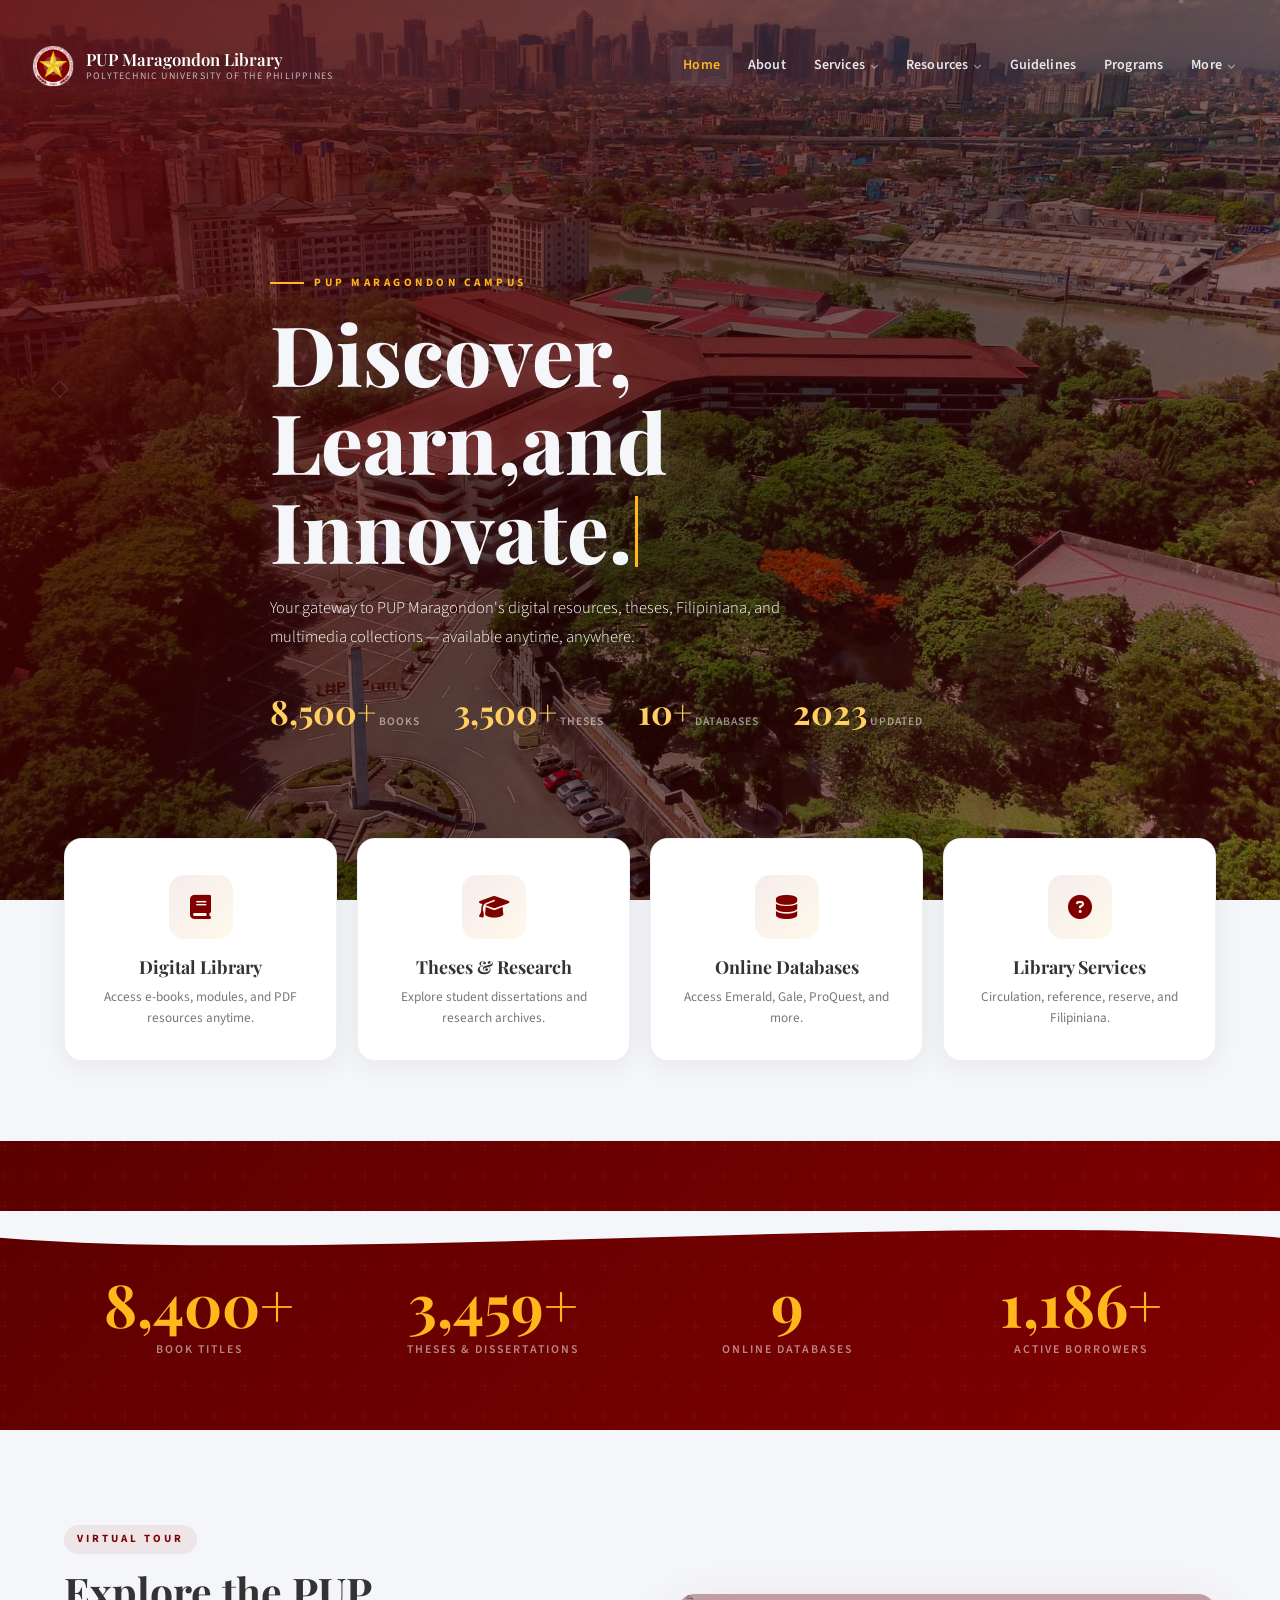
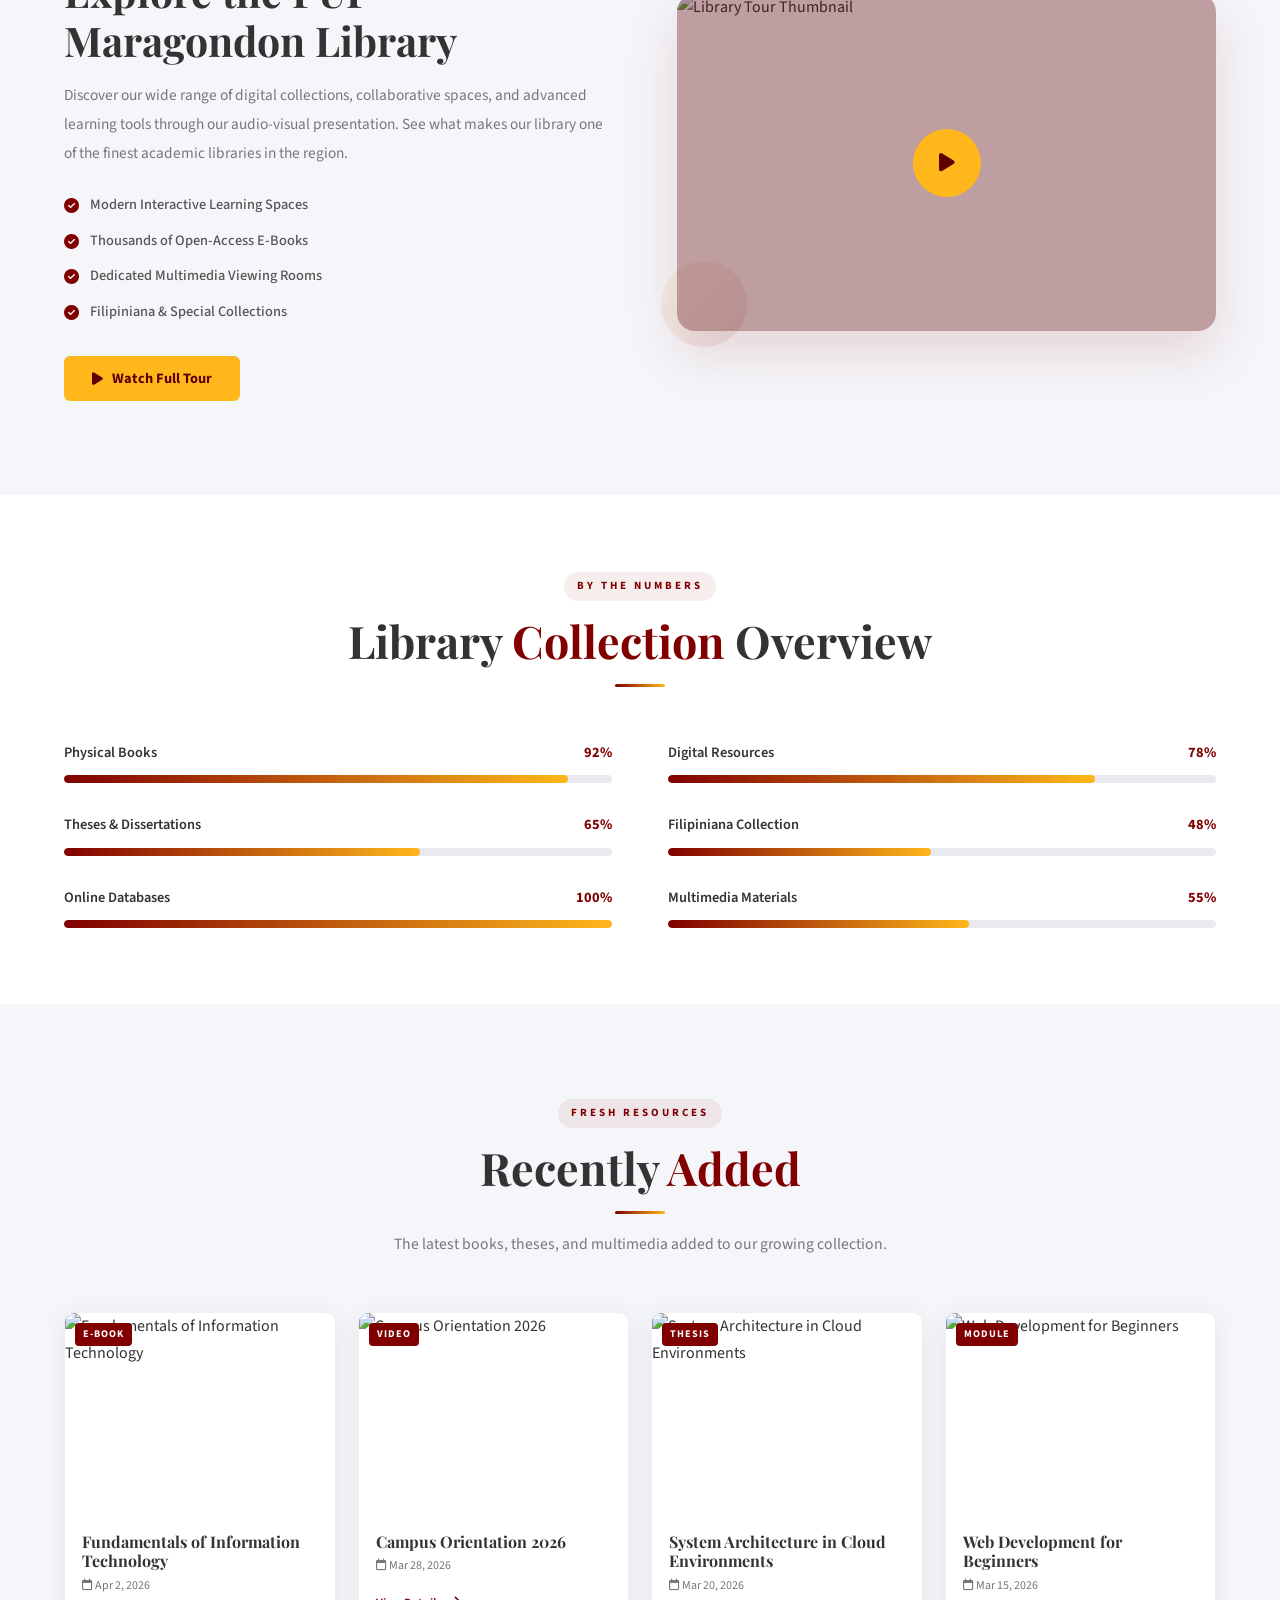
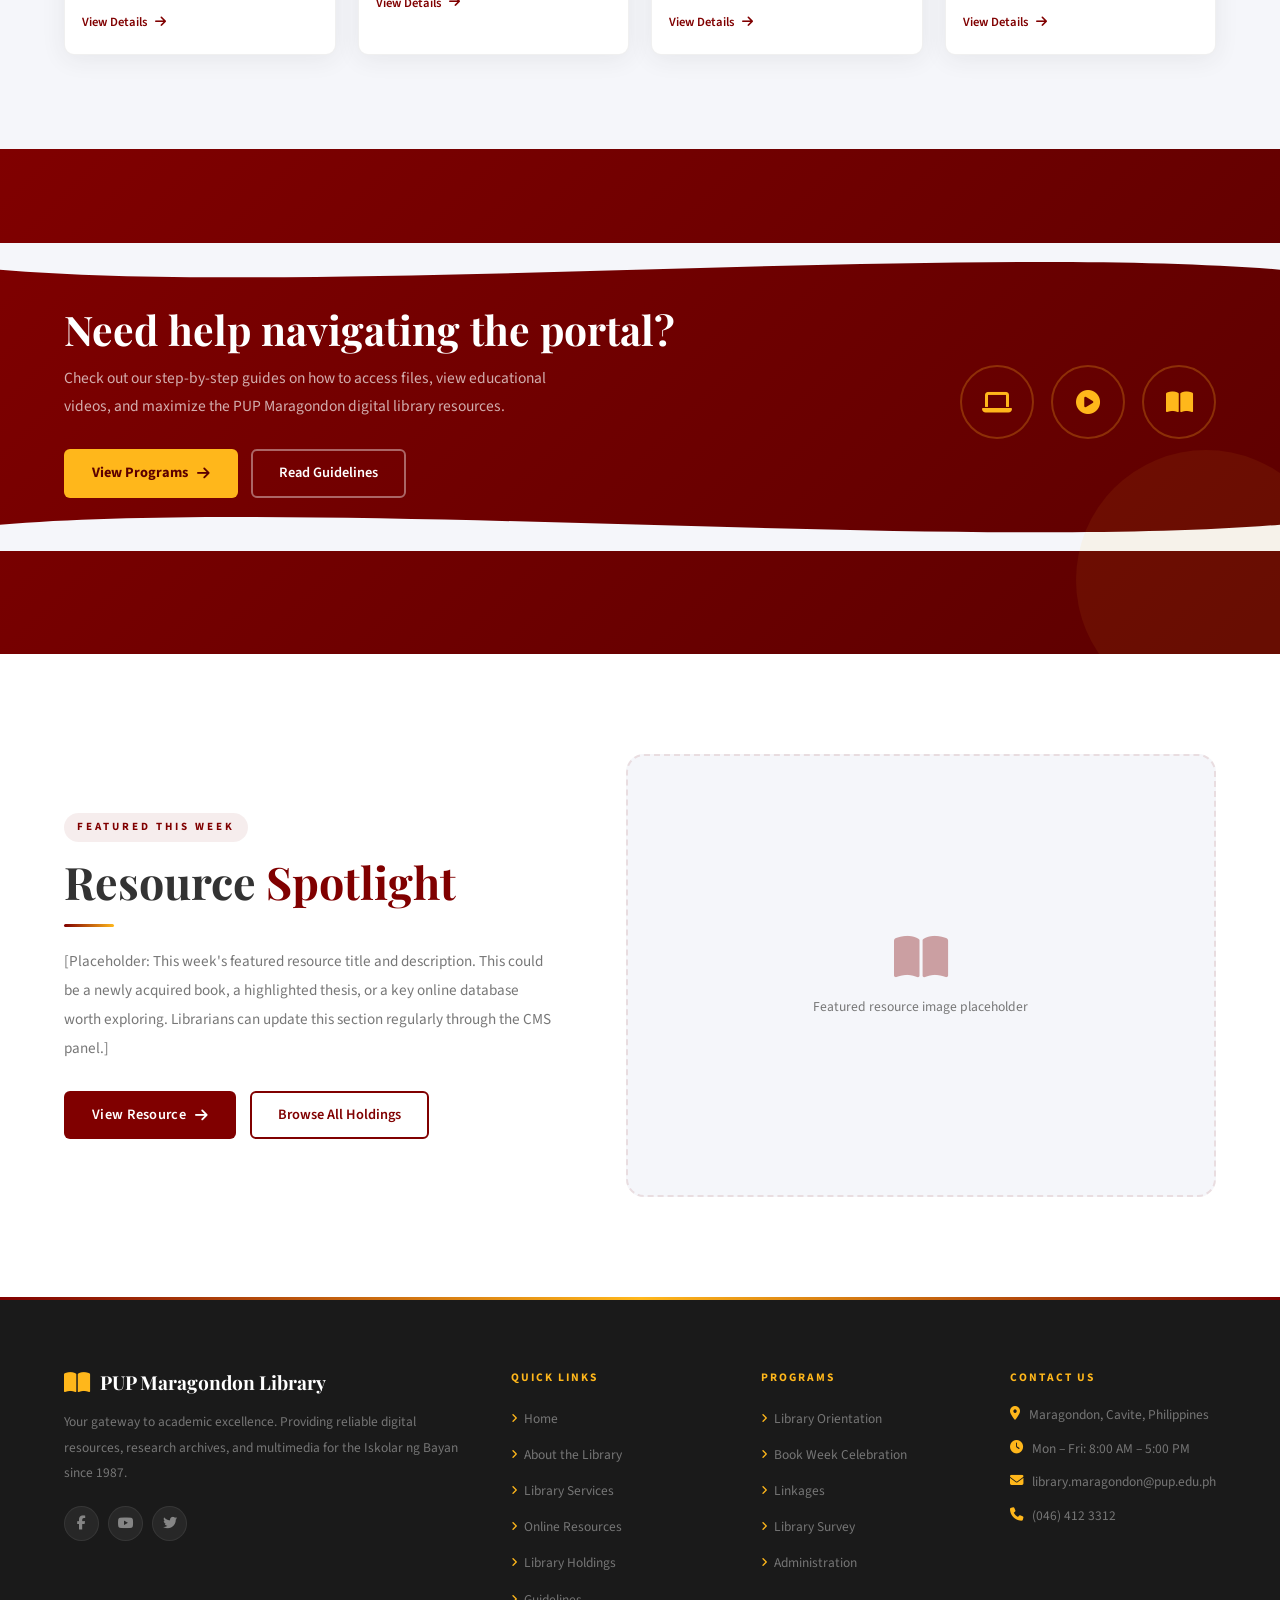
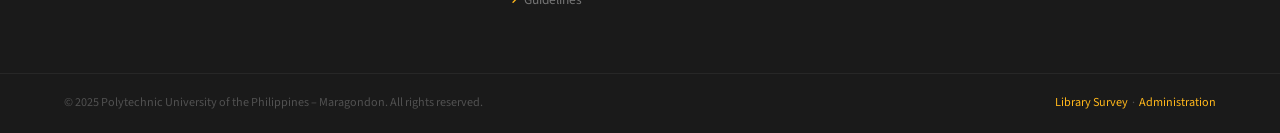
==== commit d48498cf: "Update index.html" ====
--- a/index.html
+++ b/index.html
@@ -107,7 +107,7 @@
     <!-- CONTENT UPDATED FROM PDF PAGE 1 -->
     <p class="hero-sub stagger-3">Your gateway to PUP Maragondon's digital resources, theses, Filipiniana, and multimedia collections — available anytime, anywhere.</p>
 
-    <div class="hero-search stagger-4">
+    <!--<div class="hero-search stagger-4">
       <form action="#" method="GET" style="display:contents;">
         <select name="category" class="search-cat">
           <option value="all">All</option>
@@ -119,7 +119,7 @@
         <input type="text" id="search-input" name="query" placeholder="" required>
         <button type="submit" class="btn-search-hero"><i class="fa-solid fa-magnifying-glass"></i></button>
       </form>
-    </div>
+    </div>-->
 
     <div class="hero-stats stagger-4">
       <!-- STATS VALUES ARE ILLUSTRATIVE AS EXACT NUMBERS AREN'T IN PDF -->
@@ -400,4 +400,4 @@
 
 <script src="script.js"></script>
 </body>
-</html>+</html>
